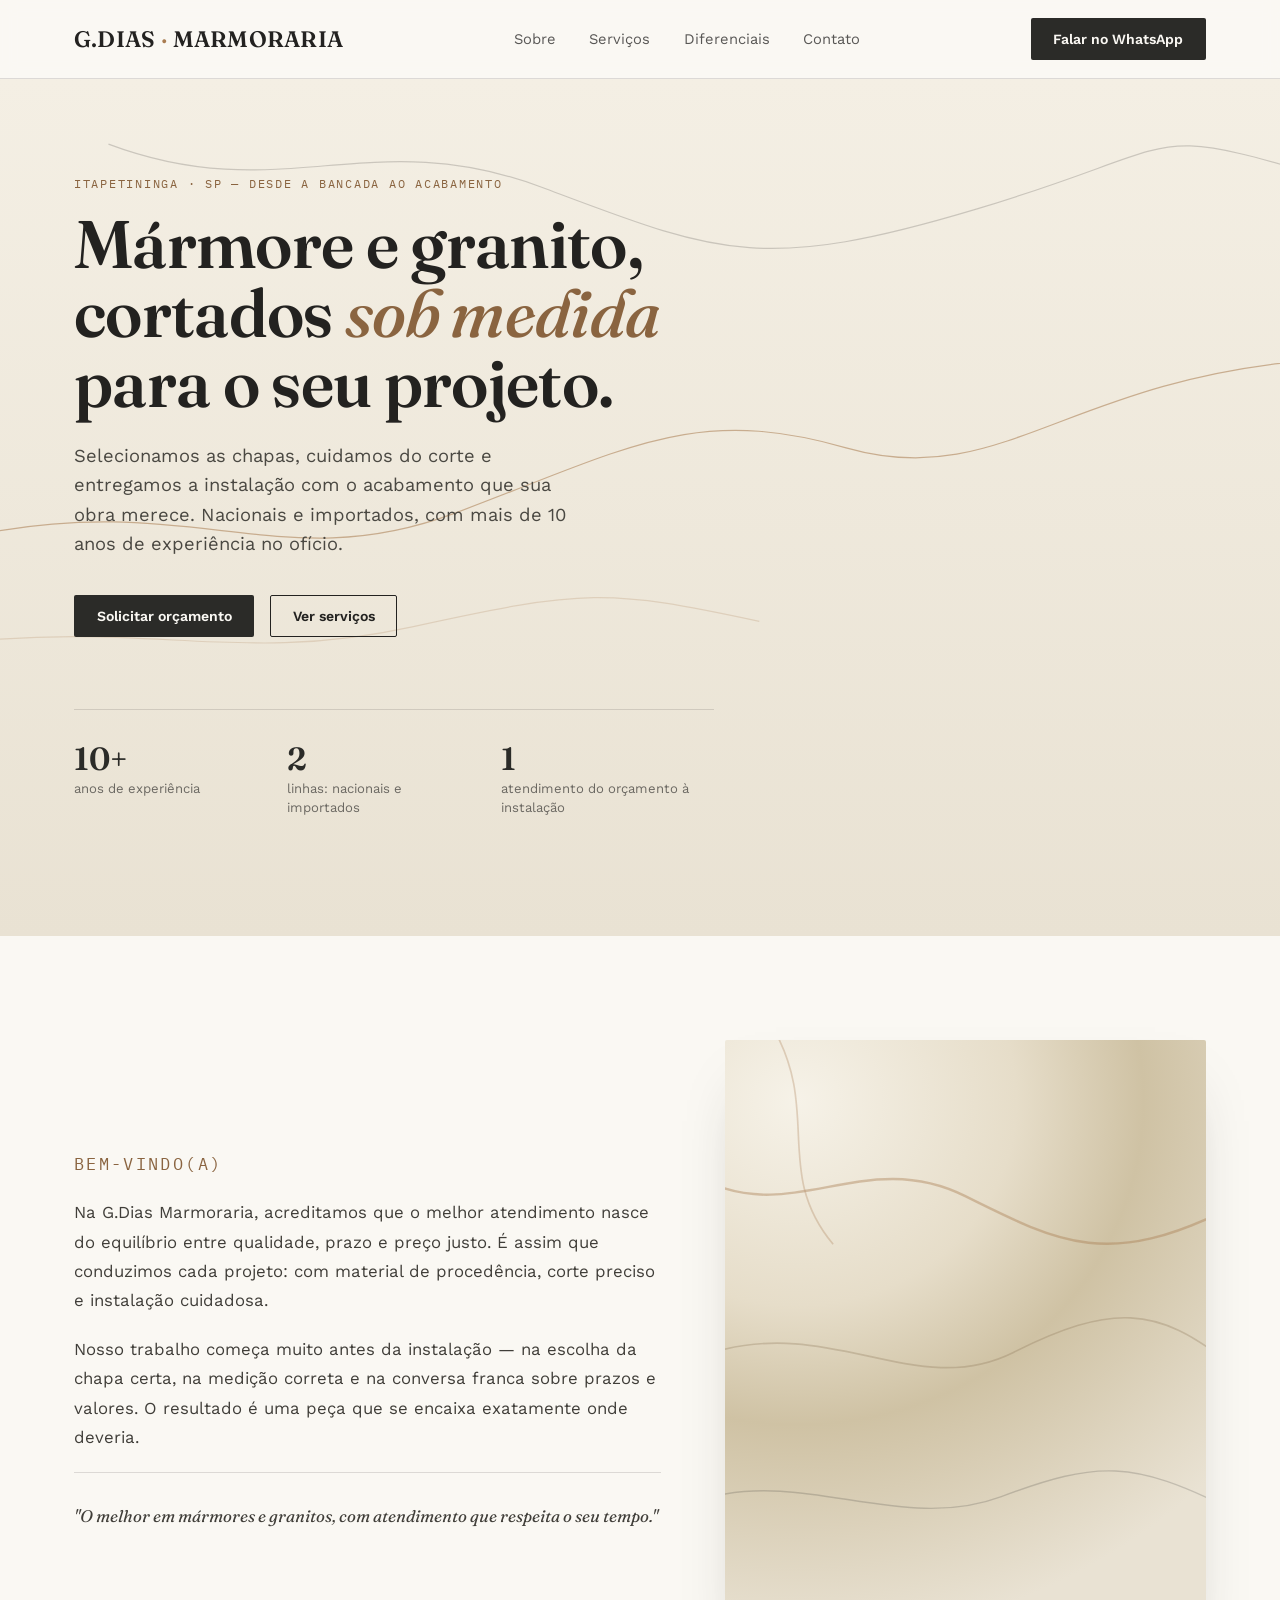
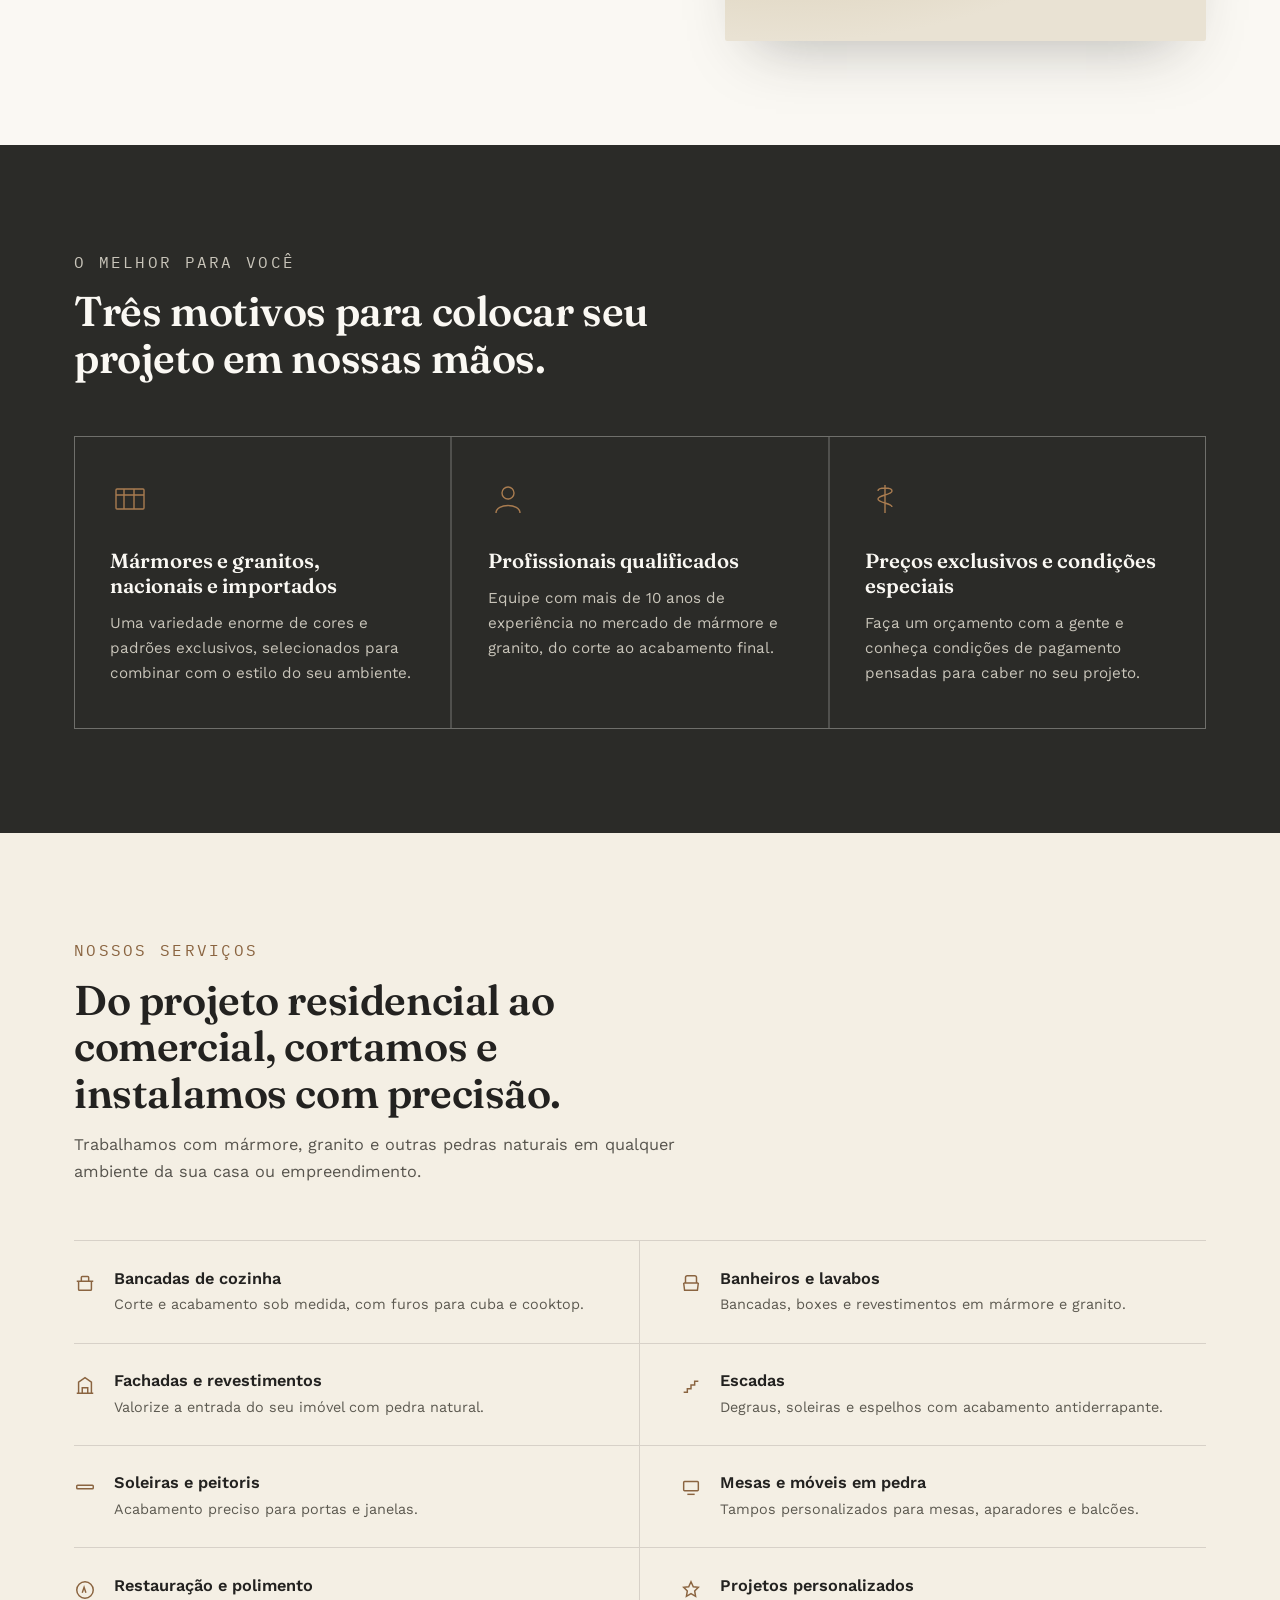
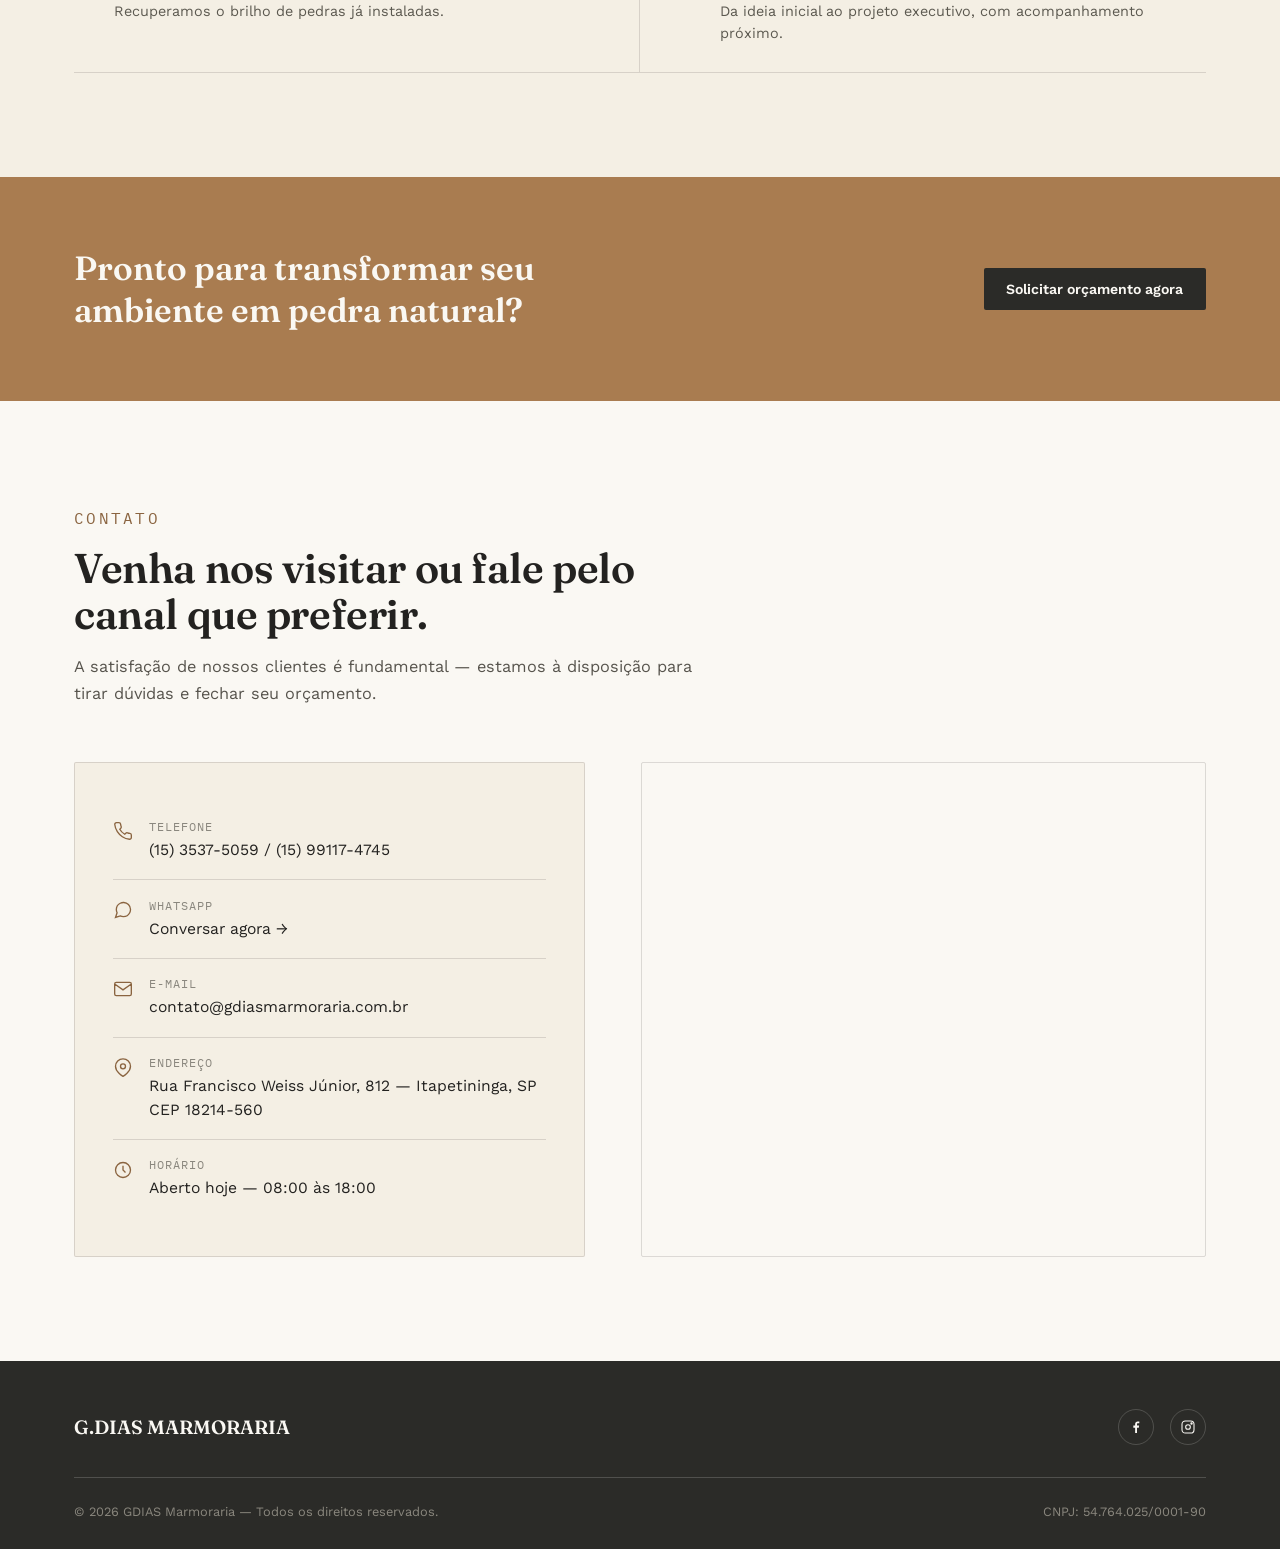
==== index.html @ 8dc39ba0 "Add files via upload" ====
<!DOCTYPE html>
<html lang="pt-BR">
<head>
<meta charset="UTF-8">
<meta name="viewport" content="width=device-width, initial-scale=1.0">
<title>G.Dias Marmoraria — Mármores e Granitos em Itapetininga</title>
<meta name="description" content="G.Dias Marmoraria: mármores e granitos nacionais e importados, cortados e instalados por profissionais com mais de 10 anos de experiência em Itapetininga - SP.">
<link rel="preconnect" href="https://fonts.googleapis.com">
<link rel="preconnect" href="https://fonts.gstatic.com" crossorigin>
<link href="https://fonts.googleapis.com/css2?family=Fraunces:opsz,wght@9..144,400;9..144,500;9..144,600;9..144,700&family=Work+Sans:wght@400;500;600&family=IBM+Plex+Mono:wght@400;500&display=swap" rel="stylesheet">
<style>
  :root{
    --graphite:#2b2b28;
    --graphite-soft:#3d3c37;
    --travertine:#e9e2d3;
    --travertine-light:#f4efe4;
    --carrara:#faf8f3;
    --bronze:#a97c50;
    --bronze-dark:#8a6440;
    --ink:#232220;
    --line: rgba(35,34,32,0.14);
    --line-light: rgba(250,248,243,0.18);
    --serif: 'Fraunces', serif;
    --sans: 'Work Sans', sans-serif;
    --mono: 'IBM Plex Mono', monospace;
  }

  *{box-sizing:border-box;}
  html{scroll-behavior:smooth;}
  body{
    margin:0;
    font-family:var(--sans);
    background:var(--carrara);
    color:var(--ink);
    -webkit-font-smoothing:antialiased;
  }
  img{max-width:100%;display:block;}
  a{color:inherit;}
  .wrap{max-width:1180px;margin:0 auto;padding:0 24px;}

  @media (prefers-reduced-motion: reduce){
    *{animation-duration:0.01ms !important; animation-iteration-count:1 !important; transition-duration:0.01ms !important; scroll-behavior:auto !important;}
  }

  /* ---------- Header ---------- */
  header{
    position:sticky; top:0; z-index:50;
    background:rgba(250,248,243,0.92);
    backdrop-filter:blur(8px);
    border-bottom:1px solid var(--line);
  }
  .nav{display:flex;align-items:center;justify-content:space-between;height:78px;}
  .logo{font-family:var(--serif);font-weight:600;font-size:1.4rem;letter-spacing:0.01em;text-decoration:none;display:flex;align-items:baseline;gap:.35rem;}
  .logo .dot{color:var(--bronze);}
  nav.links{display:flex;gap:2.1rem;align-items:center;}
  nav.links a{font-size:0.92rem;text-decoration:none;color:var(--ink);opacity:.75;transition:opacity .2s;position:relative;}
  nav.links a:hover{opacity:1;}
  .btn{
    display:inline-flex;align-items:center;gap:.5rem;
    font-family:var(--sans);font-weight:600;font-size:.88rem;
    padding:.75rem 1.35rem;border-radius:2px;
    text-decoration:none;border:1px solid transparent;
    transition:transform .18s ease, background .2s ease, color .2s ease;
    white-space:nowrap;
  }
  .btn-primary{background:var(--graphite);color:var(--carrara);}
  .btn-primary:hover{background:var(--bronze-dark);transform:translateY(-1px);}
  .btn-ghost{border-color:var(--ink);color:var(--ink);}
  .btn-ghost:hover{background:var(--ink);color:var(--carrara);}
  .btn-bronze{background:var(--bronze);color:var(--carrara);}
  .btn-bronze:hover{background:var(--bronze-dark);transform:translateY(-1px);}
  .menu-toggle{display:none;background:none;border:none;cursor:pointer;padding:8px;}
  .menu-toggle span{display:block;width:22px;height:2px;background:var(--ink);margin:5px 0;}

  /* ---------- Hero ---------- */
  .hero{
    position:relative;overflow:hidden;
    background:linear-gradient(180deg,var(--travertine-light) 0%, var(--travertine) 100%);
    padding:96px 0 120px;
  }
  .hero .wrap{position:relative;z-index:2;}
  .veins{position:absolute;inset:0;z-index:1;opacity:.55;pointer-events:none;}
  .veins path{
    fill:none;stroke:var(--bronze);stroke-width:1.1;
    stroke-dasharray:1400;stroke-dashoffset:1400;
    animation:draw 2.6s ease forwards;
  }
  .veins path:nth-child(2){stroke:var(--ink);opacity:.35;animation-delay:.25s;}
  .veins path:nth-child(3){stroke:var(--bronze);opacity:.4;animation-delay:.5s;}
  @keyframes draw{to{stroke-dashoffset:0;}}

  .eyebrow{
    font-family:var(--mono);font-size:.78rem;letter-spacing:.14em;text-transform:uppercase;
    color:var(--bronze-dark);margin:0 0 1.1rem;
  }
  .hero h1{
    font-family:var(--serif);font-weight:600;
    font-size:clamp(2.4rem, 5.4vw, 4.2rem);
    line-height:1.04;margin:0 0 1.4rem;max-width:15ch;
    letter-spacing:-0.01em;
  }
  .hero h1 em{font-style:italic;color:var(--bronze-dark);font-weight:500;}
  .hero p.lead{
    font-size:1.15rem;line-height:1.6;max-width:46ch;color:#4a4842;margin:0 0 2.3rem;
  }
  .hero-actions{display:flex;gap:1rem;flex-wrap:wrap;}

  .hero-stats{
    display:flex;gap:0;margin-top:4.5rem;border-top:1px solid var(--line);padding-top:1.8rem;
    max-width:640px;
  }
  .stat{flex:1;padding-right:1.5rem;}
  .stat b{display:block;font-family:var(--serif);font-size:2rem;color:var(--graphite);font-weight:600;}
  .stat span{font-size:.82rem;color:#6b6862;}

  /* ---------- Section shared ---------- */
  section{padding:104px 0;}
  .section-head{max-width:640px;margin-bottom:3.4rem;}
  .section-head .eyebrow{margin-bottom:.8rem;}
  .section-head h2{
    font-family:var(--serif);font-weight:600;font-size:clamp(1.9rem,3.4vw,2.6rem);
    margin:0 0 1rem;line-height:1.12;letter-spacing:-0.01em;
  }
  .section-head p{font-size:1.02rem;line-height:1.65;color:#57544d;margin:0;}

  /* ---------- Welcome / About ---------- */
  .about{background:var(--carrara);}
  .about-grid{display:grid;grid-template-columns:1.1fr .9fr;gap:4rem;align-items:center;}
  .slab{
    aspect-ratio:4/5;border-radius:2px;position:relative;overflow:hidden;
    background:
      radial-gradient(120% 90% at 15% 10%, #f6f2e8 0%, #e6ddc9 38%, #cfc2a4 60%, #e9e2d3 100%);
    box-shadow:0 30px 60px -30px rgba(43,43,40,.35);
  }
  .slab svg{position:absolute;inset:0;width:100%;height:100%;opacity:.75;}
  .about-copy p{font-size:1.05rem;line-height:1.75;color:#403e39;margin:0 0 1.2rem;}
  .about-copy p:last-child{margin-bottom:0;}
  .signature-line{
    font-family:var(--serif);font-style:italic;font-size:1.35rem;color:var(--bronze-dark);
    margin-top:1.8rem;padding-top:1.8rem;border-top:1px solid var(--line);
  }

  /* ---------- Features ---------- */
  .features{background:var(--graphite);color:var(--carrara);}
  .features .section-head p{color:#c9c5ba;}
  .features .eyebrow{color:var(--bronze);}
  .feature-grid{display:grid;grid-template-columns:repeat(3,1fr);gap:2px;background:var(--line-light);border:1px solid var(--line-light);}
  .feature{background:var(--graphite);padding:2.6rem 2.2rem;transition:background .25s ease;}
  .feature:hover{background:var(--graphite-soft);}
  .feature .icon{width:40px;height:40px;margin-bottom:1.6rem;color:var(--bronze);}
  .feature h3{font-family:var(--serif);font-weight:600;font-size:1.28rem;margin:0 0 .8rem;}
  .feature p{font-size:.95rem;line-height:1.65;color:#c9c5ba;margin:0;}

  /* ---------- Services ---------- */
  .services{background:var(--travertine-light);}
  .service-list{display:grid;grid-template-columns:repeat(2,1fr);border-top:1px solid var(--line);}
  .service-item{
    display:flex;align-items:flex-start;gap:1.1rem;
    padding:1.7rem 1rem 1.7rem 0;border-bottom:1px solid var(--line);
  }
  .service-item:nth-child(odd){padding-right:2.5rem;border-right:1px solid var(--line);}
  .service-item:nth-child(odd){padding-left:0;}
  .service-item:nth-child(even){padding-left:2.5rem;}
  .service-item svg{flex-shrink:0;width:22px;height:22px;color:var(--bronze-dark);margin-top:.2rem;}
  .service-item h4{font-family:var(--sans);font-weight:600;font-size:1.02rem;margin:0 0 .35rem;}
  .service-item p{font-size:.9rem;color:#5c5950;line-height:1.55;margin:0;}

  /* ---------- CTA band ---------- */
  .cta-band{
    background:var(--bronze);color:var(--carrara);padding:70px 0;
    position:relative;overflow:hidden;
  }
  .cta-inner{display:flex;align-items:center;justify-content:space-between;gap:2rem;flex-wrap:wrap;}
  .cta-inner h3{font-family:var(--serif);font-weight:600;font-size:clamp(1.5rem,3vw,2.1rem);margin:0;max-width:22ch;}
  .cta-band .btn-primary{background:var(--graphite);}
  .cta-band .btn-primary:hover{background:#1c1c1a;}

  /* ---------- Contact ---------- */
  .contact{background:var(--carrara);}
  .contact-grid{display:grid;grid-template-columns:.95fr 1.05fr;gap:3.5rem;}
  .contact-card{background:var(--travertine-light);border:1px solid var(--line);padding:2.4rem;border-radius:2px;}
  .contact-row{display:flex;gap:1rem;padding:1.1rem 0;border-bottom:1px solid var(--line);}
  .contact-row:last-of-type{border-bottom:none;}
  .contact-row svg{width:20px;height:20px;flex-shrink:0;color:var(--bronze-dark);margin-top:.15rem;}
  .contact-row .label{font-family:var(--mono);font-size:.72rem;text-transform:uppercase;letter-spacing:.08em;color:#8a877e;display:block;margin-bottom:.25rem;}
  .contact-row .value{font-size:.98rem;line-height:1.5;}
  .contact-row a.value{text-decoration:none;}
  .contact-row a.value:hover{color:var(--bronze-dark);}
  .map-frame{border:1px solid var(--line);border-radius:2px;overflow:hidden;height:100%;min-height:380px;}
  .map-frame iframe{width:100%;height:100%;min-height:380px;border:0;filter:grayscale(0.15) contrast(1.02);}

  /* ---------- Footer ---------- */
  footer{background:var(--graphite);color:#c9c5ba;padding:48px 0 30px;}
  .footer-top{display:flex;justify-content:space-between;align-items:center;flex-wrap:wrap;gap:1.5rem;padding-bottom:2rem;border-bottom:1px solid var(--line-light);}
  .footer-logo{font-family:var(--serif);font-weight:600;font-size:1.2rem;color:var(--carrara);}
  .social{display:flex;gap:1rem;}
  .social a{width:36px;height:36px;border:1px solid var(--line-light);border-radius:50%;display:flex;align-items:center;justify-content:center;text-decoration:none;transition:border-color .2s, background .2s;}
  .social a:hover{border-color:var(--bronze);background:var(--graphite-soft);}
  .social svg{width:16px;height:16px;color:var(--carrara);}
  .footer-bottom{display:flex;justify-content:space-between;flex-wrap:wrap;gap:.6rem;padding-top:1.6rem;font-size:.8rem;color:#8a877e;}

  /* ---------- Responsive ---------- */
  @media (max-width:860px){
    nav.links{display:none;}
    .menu-toggle{display:block;}
    .about-grid{grid-template-columns:1fr;gap:2.5rem;}
    .about-grid .slab{order:-1;aspect-ratio:16/9;}
    .feature-grid{grid-template-columns:1fr;}
    .service-list{grid-template-columns:1fr;}
    .service-item:nth-child(odd){border-right:none;padding-right:0;border-bottom:1px solid var(--line);}
    .service-item:nth-child(even){padding-left:0;}
    .contact-grid{grid-template-columns:1fr;}
    .hero-stats{flex-wrap:wrap;}
    .stat{flex:1 1 45%;margin-bottom:1rem;}
    section{padding:70px 0;}
  }
</style>
</head>
<body>

<header>
  <div class="wrap nav">
    <a class="logo" href="#topo">G.DIAS <span class="dot">·</span> MARMORARIA</a>
    <nav class="links">
      <a href="#sobre">Sobre</a>
      <a href="#servicos">Serviços</a>
      <a href="#diferenciais">Diferenciais</a>
      <a href="#contato">Contato</a>
    </nav>
    <a class="btn btn-primary" href="https://wa.me/5515991174745" target="_blank" rel="noopener">Falar no WhatsApp</a>
  </div>
</header>

<section class="hero" id="topo">
  <svg class="veins" viewBox="0 0 1180 560" preserveAspectRatio="none" aria-hidden="true">
    <path d="M -20 420 C 180 380, 260 460, 420 400 S 640 300, 780 340 S 980 280, 1200 260"/>
    <path d="M 100 60 C 260 120, 340 40, 500 100 S 700 180, 900 120 S 1050 40, 1220 90"/>
    <path d="M -40 520 C 140 500, 220 540, 380 505 S 560 470, 700 500"/>
  </svg>
  <div class="wrap">
    <p class="eyebrow">Itapetininga · SP — desde a bancada ao acabamento</p>
    <h1>Mármore e granito, cortados <em>sob medida</em> para o seu projeto.</h1>
    <p class="lead">Selecionamos as chapas, cuidamos do corte e entregamos a instalação com o acabamento que sua obra merece. Nacionais e importados, com mais de 10 anos de experiência no ofício.</p>
    <div class="hero-actions">
      <a class="btn btn-primary" href="https://wa.me/5515991174745" target="_blank" rel="noopener">Solicitar orçamento</a>
      <a class="btn btn-ghost" href="#servicos">Ver serviços</a>
    </div>
    <div class="hero-stats">
      <div class="stat"><b>10+</b><span>anos de experiência</span></div>
      <div class="stat"><b>2</b><span>linhas: nacionais e importados</span></div>
      <div class="stat"><b>1</b><span>atendimento do orçamento à instalação</span></div>
    </div>
  </div>
</section>

<section class="about" id="sobre">
  <div class="wrap about-grid">
    <div class="about-copy">
      <p class="eyebrow" style="color:var(--bronze-dark)">Bem-vindo(a)</p>
      <p>Na G.Dias Marmoraria, acreditamos que o melhor atendimento nasce do equilíbrio entre qualidade, prazo e preço justo. É assim que conduzimos cada projeto: com material de procedência, corte preciso e instalação cuidadosa.</p>
      <p>Nosso trabalho começa muito antes da instalação — na escolha da chapa certa, na medição correta e na conversa franca sobre prazos e valores. O resultado é uma peça que se encaixa exatamente onde deveria.</p>
      <p class="signature-line">"O melhor em mármores e granitos, com atendimento que respeita o seu tempo."</p>
    </div>
    <div class="slab">
      <svg viewBox="0 0 400 500" preserveAspectRatio="xMidYMid slice" aria-hidden="true">
        <path d="M -10 120 C 60 150, 120 90, 200 130 S 320 190, 420 140" fill="none" stroke="#a97c50" stroke-width="2" opacity="0.55"/>
        <path d="M -10 260 C 90 230, 160 300, 240 260 S 360 220, 420 270" fill="none" stroke="#8a7355" stroke-width="1.4" opacity="0.4"/>
        <path d="M -10 380 C 70 360, 150 410, 230 380 S 340 350, 420 390" fill="none" stroke="#2b2b28" stroke-width="1.2" opacity="0.25"/>
        <path d="M 40 -10 C 80 60, 40 110, 90 170" fill="none" stroke="#a97c50" stroke-width="1.4" opacity="0.4"/>
      </svg>
    </div>
  </div>
</section>

<section class="features" id="diferenciais">
  <div class="wrap">
    <div class="section-head">
      <p class="eyebrow">O melhor para você</p>
      <h2>Três motivos para colocar seu projeto em nossas mãos.</h2>
    </div>
  </div>
  <div class="wrap">
    <div class="feature-grid">
      <div class="feature">
        <svg class="icon" viewBox="0 0 40 40" fill="none" stroke="currentColor" stroke-width="1.4"><rect x="6" y="10" width="28" height="20" rx="1"/><path d="M6 16 L34 16 M14 10 L14 30 M24 10 L24 30"/></svg>
        <h3>Mármores e granitos, nacionais e importados</h3>
        <p>Uma variedade enorme de cores e padrões exclusivos, selecionados para combinar com o estilo do seu ambiente.</p>
      </div>
      <div class="feature">
        <svg class="icon" viewBox="0 0 40 40" fill="none" stroke="currentColor" stroke-width="1.4"><circle cx="20" cy="14" r="6"/><path d="M8 34 C8 24 32 24 32 34"/></svg>
        <h3>Profissionais qualificados</h3>
        <p>Equipe com mais de 10 anos de experiência no mercado de mármore e granito, do corte ao acabamento final.</p>
      </div>
      <div class="feature">
        <svg class="icon" viewBox="0 0 40 40" fill="none" stroke="currentColor" stroke-width="1.4"><path d="M20 6 L20 34 M13 12 C13 8 27 8 27 12 C27 16 13 16 13 20 C13 24 27 24 27 28"/></svg>
        <h3>Preços exclusivos e condições especiais</h3>
        <p>Faça um orçamento com a gente e conheça condições de pagamento pensadas para caber no seu projeto.</p>
      </div>
    </div>
  </div>
</section>

<section class="services" id="servicos">
  <div class="wrap">
    <div class="section-head">
      <p class="eyebrow" style="color:var(--bronze-dark)">Nossos serviços</p>
      <h2>Do projeto residencial ao comercial, cortamos e instalamos com precisão.</h2>
      <p>Trabalhamos com mármore, granito e outras pedras naturais em qualquer ambiente da sua casa ou empreendimento.</p>
    </div>
    <div class="service-list">
      <div class="service-item">
        <svg viewBox="0 0 24 24" fill="none" stroke="currentColor" stroke-width="1.6"><path d="M3 10h18M5 10v9a1 1 0 001 1h12a1 1 0 001-1v-9M8 10V6a1 1 0 011-1h6a1 1 0 011 1v4"/></svg>
        <div><h4>Bancadas de cozinha</h4><p>Corte e acabamento sob medida, com furos para cuba e cooktop.</p></div>
      </div>
      <div class="service-item">
        <svg viewBox="0 0 24 24" fill="none" stroke="currentColor" stroke-width="1.6"><path d="M4 12h16M6 12V6a2 2 0 012-2h8a2 2 0 012 2v6M4 12l1 8h14l1-8"/></svg>
        <div><h4>Banheiros e lavabos</h4><p>Bancadas, boxes e revestimentos em mármore e granito.</p></div>
      </div>
      <div class="service-item">
        <svg viewBox="0 0 24 24" fill="none" stroke="currentColor" stroke-width="1.6"><path d="M3 21h18M5 21V9l7-5 7 5v12M9 21v-6h6v6"/></svg>
        <div><h4>Fachadas e revestimentos</h4><p>Valorize a entrada do seu imóvel com pedra natural.</p></div>
      </div>
      <div class="service-item">
        <svg viewBox="0 0 24 24" fill="none" stroke="currentColor" stroke-width="1.6"><path d="M4 20h4v-4h4v-4h4v-4h4"/></svg>
        <div><h4>Escadas</h4><p>Degraus, soleiras e espelhos com acabamento antiderrapante.</p></div>
      </div>
      <div class="service-item">
        <svg viewBox="0 0 24 24" fill="none" stroke="currentColor" stroke-width="1.6"><rect x="3" y="10" width="18" height="4" rx="1"/></svg>
        <div><h4>Soleiras e peitoris</h4><p>Acabamento preciso para portas e janelas.</p></div>
      </div>
      <div class="service-item">
        <svg viewBox="0 0 24 24" fill="none" stroke="currentColor" stroke-width="1.6"><rect x="4" y="6" width="16" height="10" rx="1"/><path d="M8 20h8"/></svg>
        <div><h4>Mesas e móveis em pedra</h4><p>Tampos personalizados para mesas, aparadores e balcões.</p></div>
      </div>
      <div class="service-item">
        <svg viewBox="0 0 24 24" fill="none" stroke="currentColor" stroke-width="1.6"><circle cx="12" cy="12" r="9"/><path d="M9 15l2-6 2 6"/></svg>
        <div><h4>Restauração e polimento</h4><p>Recuperamos o brilho de pedras já instaladas.</p></div>
      </div>
      <div class="service-item">
        <svg viewBox="0 0 24 24" fill="none" stroke="currentColor" stroke-width="1.6"><path d="M12 3l2.5 5.5L20 9l-4 4 1 6-5-3-5 3 1-6-4-4 5.5-.5z"/></svg>
        <div><h4>Projetos personalizados</h4><p>Da ideia inicial ao projeto executivo, com acompanhamento próximo.</p></div>
      </div>
    </div>
  </div>
</section>

<section class="cta-band">
  <div class="wrap cta-inner">
    <h3>Pronto para transformar seu ambiente em pedra natural?</h3>
    <a class="btn btn-primary" href="https://wa.me/5515991174745" target="_blank" rel="noopener">Solicitar orçamento agora</a>
  </div>
</section>

<section class="contact" id="contato">
  <div class="wrap">
    <div class="section-head">
      <p class="eyebrow" style="color:var(--bronze-dark)">Contato</p>
      <h2>Venha nos visitar ou fale pelo canal que preferir.</h2>
      <p>A satisfação de nossos clientes é fundamental — estamos à disposição para tirar dúvidas e fechar seu orçamento.</p>
    </div>
    <div class="contact-grid">
      <div class="contact-card">
        <div class="contact-row">
          <svg viewBox="0 0 24 24" fill="none" stroke="currentColor" stroke-width="1.6"><path d="M22 16.92v3a2 2 0 01-2.18 2 19.79 19.79 0 01-8.63-3.07 19.5 19.5 0 01-6-6 19.79 19.79 0 01-3.07-8.67A2 2 0 014.11 2h3a2 2 0 012 1.72c.13.96.36 1.9.7 2.81a2 2 0 01-.45 2.11L8.09 9.91a16 16 0 006 6l1.27-1.27a2 2 0 012.11-.45c.9.34 1.85.57 2.81.7A2 2 0 0122 16.92z"/></svg>
          <div><span class="label">Telefone</span><span class="value">(15) 3537-5059 / (15) 99117-4745</span></div>
        </div>
        <div class="contact-row">
          <svg viewBox="0 0 24 24" fill="none" stroke="currentColor" stroke-width="1.6"><path d="M21 11.5a8.38 8.38 0 01-.9 3.8 8.5 8.5 0 01-7.6 4.7 8.38 8.38 0 01-3.8-.9L3 21l1.9-5.7a8.38 8.38 0 01-.9-3.8 8.5 8.5 0 014.7-7.6 8.38 8.38 0 013.8-.9h.5a8.48 8.48 0 018 8v.5z"/></svg>
          <div><span class="label">WhatsApp</span><a class="value" href="https://wa.me/5515991174745" target="_blank" rel="noopener">Conversar agora →</a></div>
        </div>
        <div class="contact-row">
          <svg viewBox="0 0 24 24" fill="none" stroke="currentColor" stroke-width="1.6"><path d="M4 4h16v16H4z" opacity="0"/><path d="M22 6l-10 7L2 6M4 4h16a2 2 0 012 2v12a2 2 0 01-2 2H4a2 2 0 01-2-2V6a2 2 0 012-2z"/></svg>
          <div><span class="label">E-mail</span><a class="value" href="mailto:contato@gdiasmarmoraria.com.br">contato@gdiasmarmoraria.com.br</a></div>
        </div>
        <div class="contact-row">
          <svg viewBox="0 0 24 24" fill="none" stroke="currentColor" stroke-width="1.6"><path d="M21 10c0 7-9 12-9 12s-9-5-9-12a9 9 0 0118 0z"/><circle cx="12" cy="10" r="3"/></svg>
          <div><span class="label">Endereço</span><span class="value">Rua Francisco Weiss Júnior, 812 — Itapetininga, SP<br>CEP 18214-560</span></div>
        </div>
        <div class="contact-row">
          <svg viewBox="0 0 24 24" fill="none" stroke="currentColor" stroke-width="1.6"><circle cx="12" cy="12" r="9"/><path d="M12 7v5l3 3"/></svg>
          <div><span class="label">Horário</span><span class="value">Aberto hoje — 08:00 às 18:00</span></div>
        </div>
      </div>
      <div class="map-frame">
        <iframe
          src="https://www.google.com/maps?q=Rua+Francisco+Weiss+J%C3%BAnior,+812,+Itapetininga,+SP,+18214-560&output=embed"
          loading="lazy"
          referrerpolicy="no-referrer-when-downgrade"
          title="Localização G.Dias Marmoraria">
        </iframe>
      </div>
    </div>
  </div>
</section>

<footer>
  <div class="wrap">
    <div class="footer-top">
      <span class="footer-logo">G.DIAS MARMORARIA</span>
      <div class="social">
        <a href="https://www.facebook.com/gdias.marmoraria/" target="_blank" rel="noopener" aria-label="Facebook">
          <svg viewBox="0 0 24 24" fill="currentColor"><path d="M13.5 21v-8h2.7l.4-3.1h-3.1V8c0-.9.25-1.5 1.55-1.5H17V3.7c-.28-.04-1.24-.12-2.36-.12-2.33 0-3.93 1.42-3.93 4.03v2.27H8v3.1h2.7V21z"/></svg>
        </a>
        <a href="https://www.instagram.com/gdiasmarmoraria/" target="_blank" rel="noopener" aria-label="Instagram">
          <svg viewBox="0 0 24 24" fill="none" stroke="currentColor" stroke-width="1.6"><rect x="3" y="3" width="18" height="18" rx="5"/><circle cx="12" cy="12" r="3.5"/><circle cx="17.3" cy="6.7" r="1"/></svg>
        </a>
      </div>
    </div>
    <div class="footer-bottom">
      <span>© 2026 GDIAS Marmoraria — Todos os direitos reservados.</span>
      <span>CNPJ: 54.764.025/0001-90</span>
    </div>
  </div>
</footer>

</body>
</html>
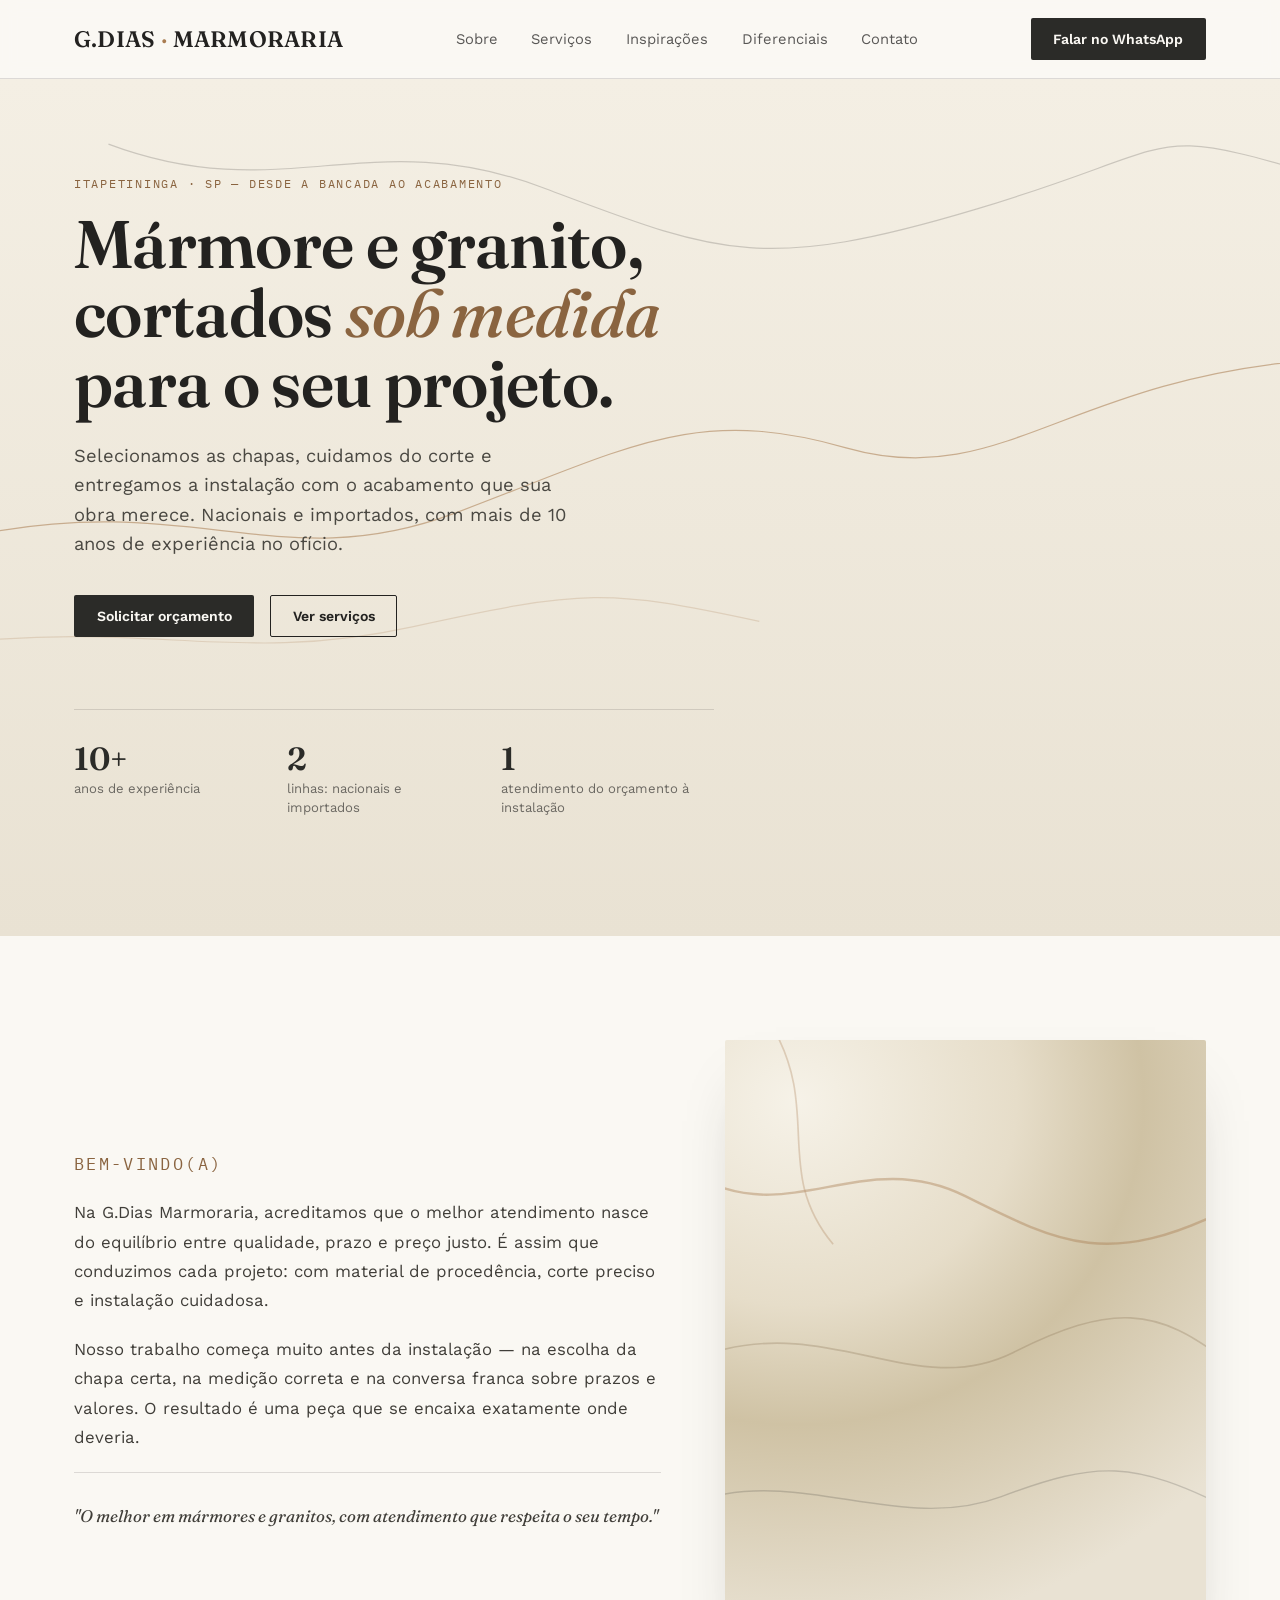
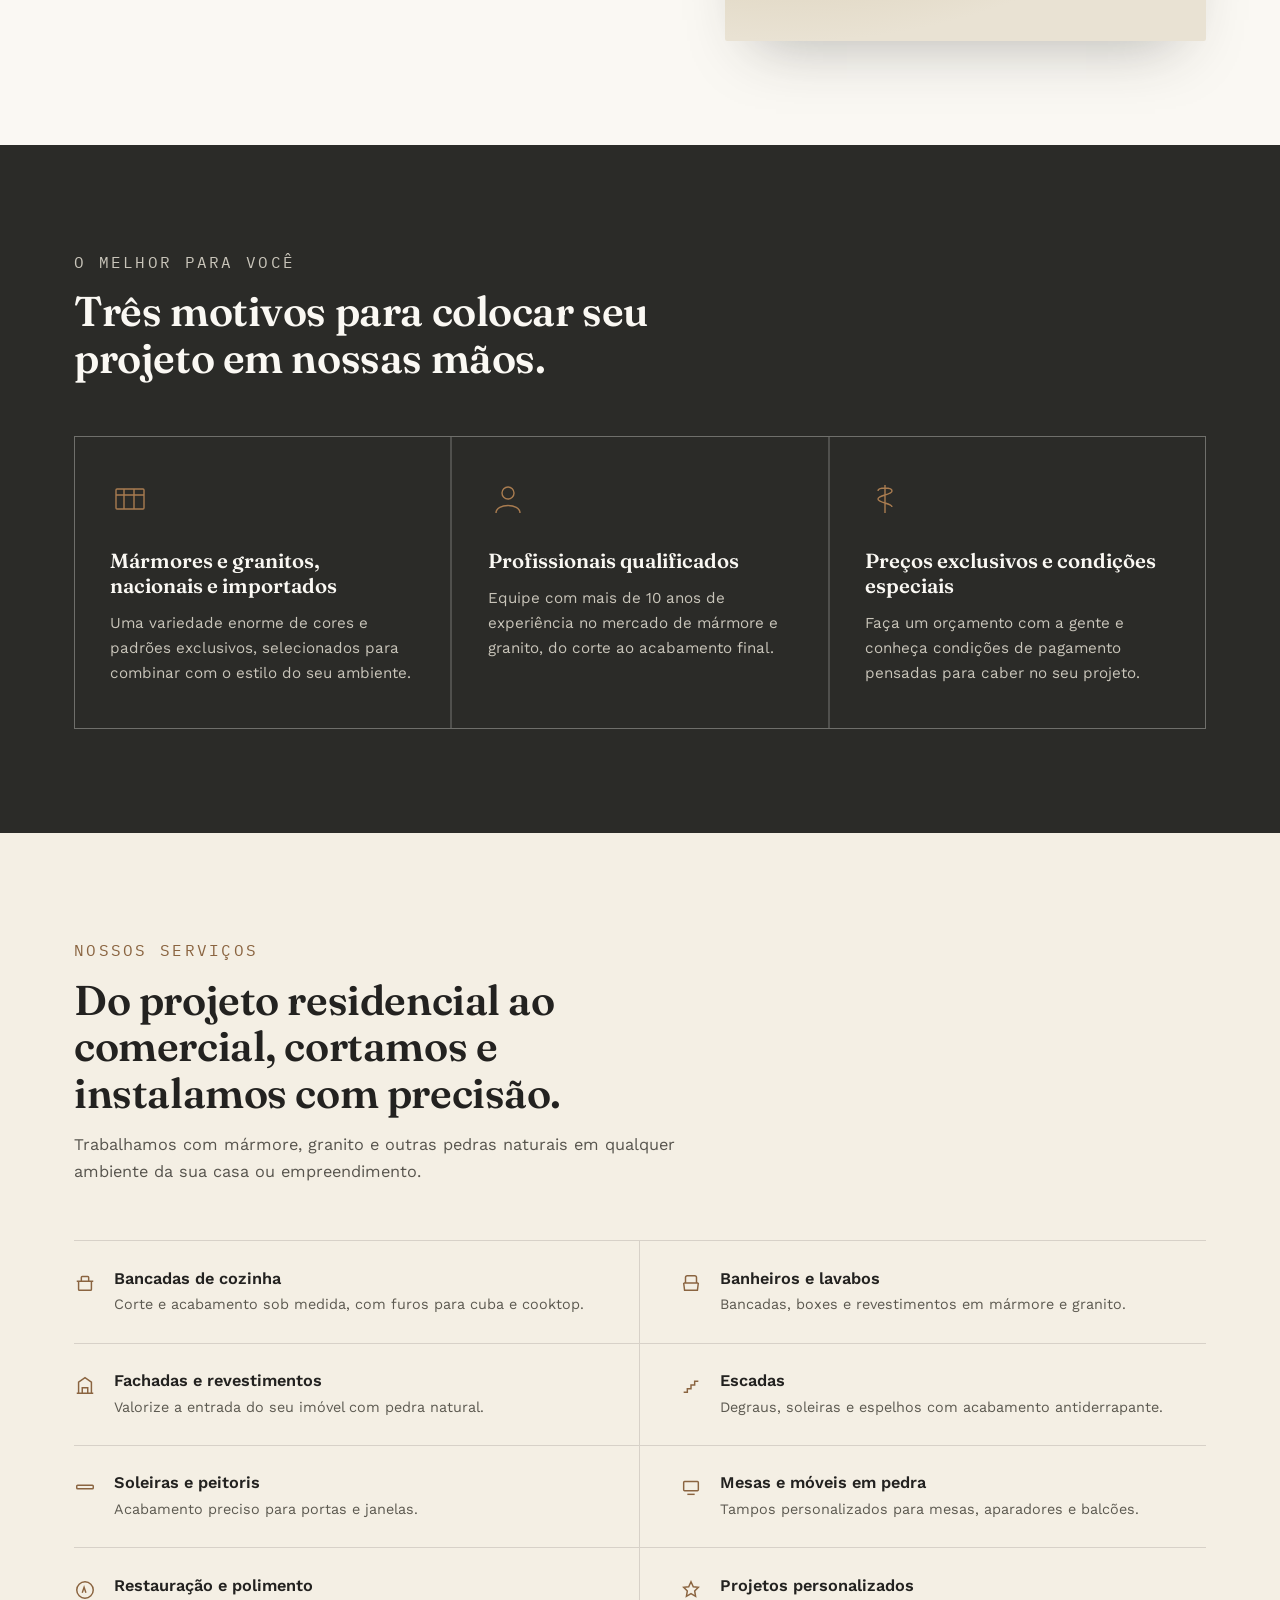
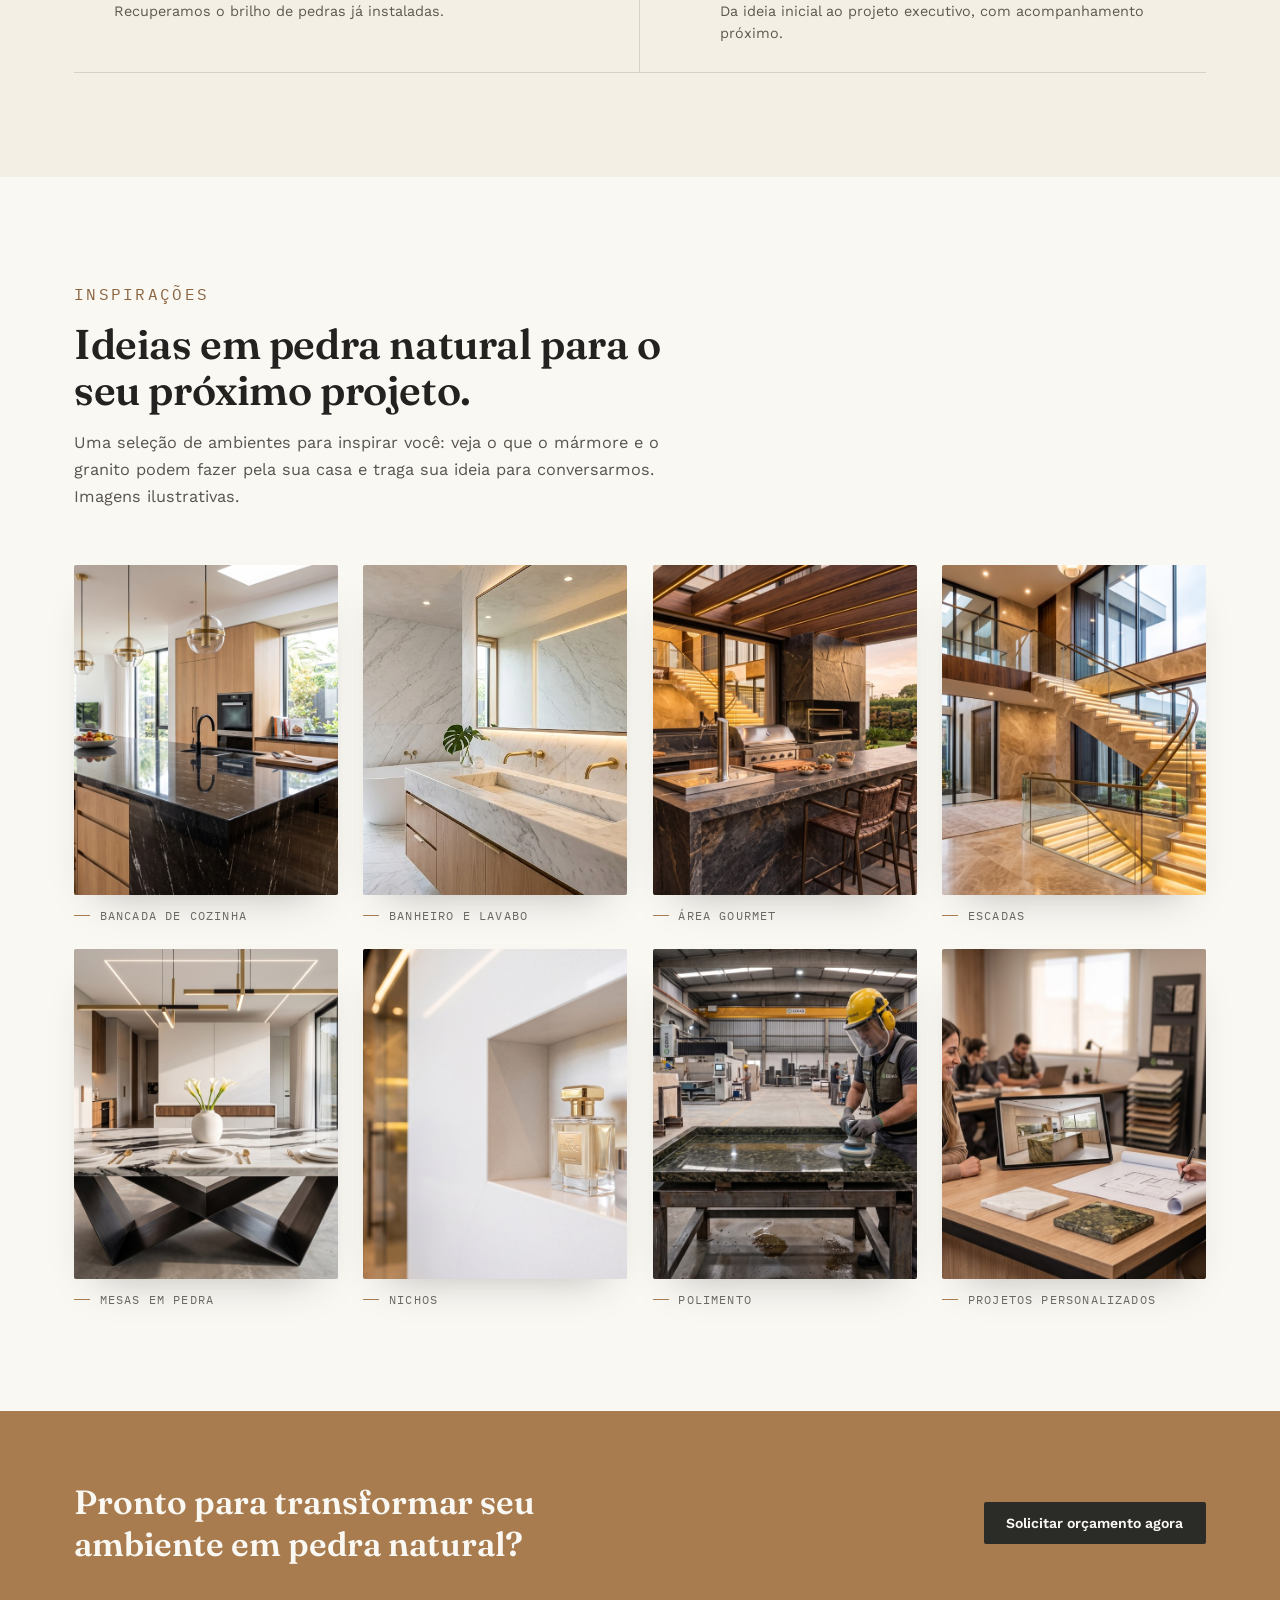
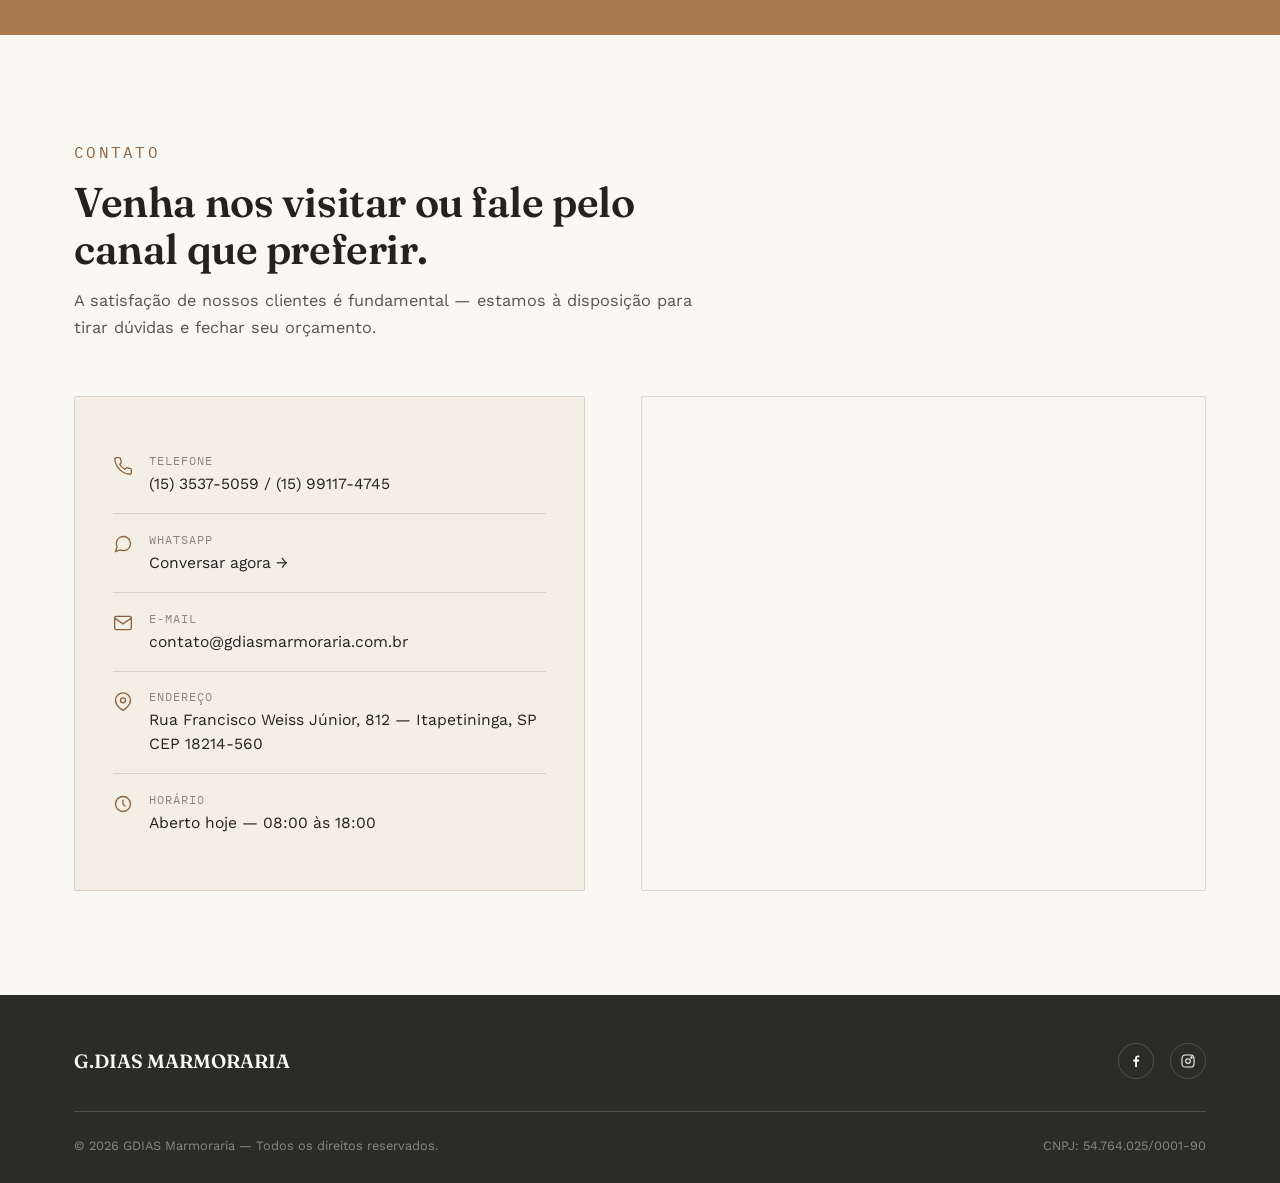
==== commit 881bdde0: "Melhorias na Pagina" ====
--- a/index.html
+++ b/index.html
@@ -8,213 +8,7 @@
 <link rel="preconnect" href="https://fonts.googleapis.com">
 <link rel="preconnect" href="https://fonts.gstatic.com" crossorigin>
 <link href="https://fonts.googleapis.com/css2?family=Fraunces:opsz,wght@9..144,400;9..144,500;9..144,600;9..144,700&family=Work+Sans:wght@400;500;600&family=IBM+Plex+Mono:wght@400;500&display=swap" rel="stylesheet">
-<style>
-  :root{
-    --graphite:#2b2b28;
-    --graphite-soft:#3d3c37;
-    --travertine:#e9e2d3;
-    --travertine-light:#f4efe4;
-    --carrara:#faf8f3;
-    --bronze:#a97c50;
-    --bronze-dark:#8a6440;
-    --ink:#232220;
-    --line: rgba(35,34,32,0.14);
-    --line-light: rgba(250,248,243,0.18);
-    --serif: 'Fraunces', serif;
-    --sans: 'Work Sans', sans-serif;
-    --mono: 'IBM Plex Mono', monospace;
-  }
-
-  *{box-sizing:border-box;}
-  html{scroll-behavior:smooth;}
-  body{
-    margin:0;
-    font-family:var(--sans);
-    background:var(--carrara);
-    color:var(--ink);
-    -webkit-font-smoothing:antialiased;
-  }
-  img{max-width:100%;display:block;}
-  a{color:inherit;}
-  .wrap{max-width:1180px;margin:0 auto;padding:0 24px;}
-
-  @media (prefers-reduced-motion: reduce){
-    *{animation-duration:0.01ms !important; animation-iteration-count:1 !important; transition-duration:0.01ms !important; scroll-behavior:auto !important;}
-  }
-
-  /* ---------- Header ---------- */
-  header{
-    position:sticky; top:0; z-index:50;
-    background:rgba(250,248,243,0.92);
-    backdrop-filter:blur(8px);
-    border-bottom:1px solid var(--line);
-  }
-  .nav{display:flex;align-items:center;justify-content:space-between;height:78px;}
-  .logo{font-family:var(--serif);font-weight:600;font-size:1.4rem;letter-spacing:0.01em;text-decoration:none;display:flex;align-items:baseline;gap:.35rem;}
-  .logo .dot{color:var(--bronze);}
-  nav.links{display:flex;gap:2.1rem;align-items:center;}
-  nav.links a{font-size:0.92rem;text-decoration:none;color:var(--ink);opacity:.75;transition:opacity .2s;position:relative;}
-  nav.links a:hover{opacity:1;}
-  .btn{
-    display:inline-flex;align-items:center;gap:.5rem;
-    font-family:var(--sans);font-weight:600;font-size:.88rem;
-    padding:.75rem 1.35rem;border-radius:2px;
-    text-decoration:none;border:1px solid transparent;
-    transition:transform .18s ease, background .2s ease, color .2s ease;
-    white-space:nowrap;
-  }
-  .btn-primary{background:var(--graphite);color:var(--carrara);}
-  .btn-primary:hover{background:var(--bronze-dark);transform:translateY(-1px);}
-  .btn-ghost{border-color:var(--ink);color:var(--ink);}
-  .btn-ghost:hover{background:var(--ink);color:var(--carrara);}
-  .btn-bronze{background:var(--bronze);color:var(--carrara);}
-  .btn-bronze:hover{background:var(--bronze-dark);transform:translateY(-1px);}
-  .menu-toggle{display:none;background:none;border:none;cursor:pointer;padding:8px;}
-  .menu-toggle span{display:block;width:22px;height:2px;background:var(--ink);margin:5px 0;}
-
-  /* ---------- Hero ---------- */
-  .hero{
-    position:relative;overflow:hidden;
-    background:linear-gradient(180deg,var(--travertine-light) 0%, var(--travertine) 100%);
-    padding:96px 0 120px;
-  }
-  .hero .wrap{position:relative;z-index:2;}
-  .veins{position:absolute;inset:0;z-index:1;opacity:.55;pointer-events:none;}
-  .veins path{
-    fill:none;stroke:var(--bronze);stroke-width:1.1;
-    stroke-dasharray:1400;stroke-dashoffset:1400;
-    animation:draw 2.6s ease forwards;
-  }
-  .veins path:nth-child(2){stroke:var(--ink);opacity:.35;animation-delay:.25s;}
-  .veins path:nth-child(3){stroke:var(--bronze);opacity:.4;animation-delay:.5s;}
-  @keyframes draw{to{stroke-dashoffset:0;}}
-
-  .eyebrow{
-    font-family:var(--mono);font-size:.78rem;letter-spacing:.14em;text-transform:uppercase;
-    color:var(--bronze-dark);margin:0 0 1.1rem;
-  }
-  .hero h1{
-    font-family:var(--serif);font-weight:600;
-    font-size:clamp(2.4rem, 5.4vw, 4.2rem);
-    line-height:1.04;margin:0 0 1.4rem;max-width:15ch;
-    letter-spacing:-0.01em;
-  }
-  .hero h1 em{font-style:italic;color:var(--bronze-dark);font-weight:500;}
-  .hero p.lead{
-    font-size:1.15rem;line-height:1.6;max-width:46ch;color:#4a4842;margin:0 0 2.3rem;
-  }
-  .hero-actions{display:flex;gap:1rem;flex-wrap:wrap;}
-
-  .hero-stats{
-    display:flex;gap:0;margin-top:4.5rem;border-top:1px solid var(--line);padding-top:1.8rem;
-    max-width:640px;
-  }
-  .stat{flex:1;padding-right:1.5rem;}
-  .stat b{display:block;font-family:var(--serif);font-size:2rem;color:var(--graphite);font-weight:600;}
-  .stat span{font-size:.82rem;color:#6b6862;}
-
-  /* ---------- Section shared ---------- */
-  section{padding:104px 0;}
-  .section-head{max-width:640px;margin-bottom:3.4rem;}
-  .section-head .eyebrow{margin-bottom:.8rem;}
-  .section-head h2{
-    font-family:var(--serif);font-weight:600;font-size:clamp(1.9rem,3.4vw,2.6rem);
-    margin:0 0 1rem;line-height:1.12;letter-spacing:-0.01em;
-  }
-  .section-head p{font-size:1.02rem;line-height:1.65;color:#57544d;margin:0;}
-
-  /* ---------- Welcome / About ---------- */
-  .about{background:var(--carrara);}
-  .about-grid{display:grid;grid-template-columns:1.1fr .9fr;gap:4rem;align-items:center;}
-  .slab{
-    aspect-ratio:4/5;border-radius:2px;position:relative;overflow:hidden;
-    background:
-      radial-gradient(120% 90% at 15% 10%, #f6f2e8 0%, #e6ddc9 38%, #cfc2a4 60%, #e9e2d3 100%);
-    box-shadow:0 30px 60px -30px rgba(43,43,40,.35);
-  }
-  .slab svg{position:absolute;inset:0;width:100%;height:100%;opacity:.75;}
-  .about-copy p{font-size:1.05rem;line-height:1.75;color:#403e39;margin:0 0 1.2rem;}
-  .about-copy p:last-child{margin-bottom:0;}
-  .signature-line{
-    font-family:var(--serif);font-style:italic;font-size:1.35rem;color:var(--bronze-dark);
-    margin-top:1.8rem;padding-top:1.8rem;border-top:1px solid var(--line);
-  }
-
-  /* ---------- Features ---------- */
-  .features{background:var(--graphite);color:var(--carrara);}
-  .features .section-head p{color:#c9c5ba;}
-  .features .eyebrow{color:var(--bronze);}
-  .feature-grid{display:grid;grid-template-columns:repeat(3,1fr);gap:2px;background:var(--line-light);border:1px solid var(--line-light);}
-  .feature{background:var(--graphite);padding:2.6rem 2.2rem;transition:background .25s ease;}
-  .feature:hover{background:var(--graphite-soft);}
-  .feature .icon{width:40px;height:40px;margin-bottom:1.6rem;color:var(--bronze);}
-  .feature h3{font-family:var(--serif);font-weight:600;font-size:1.28rem;margin:0 0 .8rem;}
-  .feature p{font-size:.95rem;line-height:1.65;color:#c9c5ba;margin:0;}
-
-  /* ---------- Services ---------- */
-  .services{background:var(--travertine-light);}
-  .service-list{display:grid;grid-template-columns:repeat(2,1fr);border-top:1px solid var(--line);}
-  .service-item{
-    display:flex;align-items:flex-start;gap:1.1rem;
-    padding:1.7rem 1rem 1.7rem 0;border-bottom:1px solid var(--line);
-  }
-  .service-item:nth-child(odd){padding-right:2.5rem;border-right:1px solid var(--line);}
-  .service-item:nth-child(odd){padding-left:0;}
-  .service-item:nth-child(even){padding-left:2.5rem;}
-  .service-item svg{flex-shrink:0;width:22px;height:22px;color:var(--bronze-dark);margin-top:.2rem;}
-  .service-item h4{font-family:var(--sans);font-weight:600;font-size:1.02rem;margin:0 0 .35rem;}
-  .service-item p{font-size:.9rem;color:#5c5950;line-height:1.55;margin:0;}
-
-  /* ---------- CTA band ---------- */
-  .cta-band{
-    background:var(--bronze);color:var(--carrara);padding:70px 0;
-    position:relative;overflow:hidden;
-  }
-  .cta-inner{display:flex;align-items:center;justify-content:space-between;gap:2rem;flex-wrap:wrap;}
-  .cta-inner h3{font-family:var(--serif);font-weight:600;font-size:clamp(1.5rem,3vw,2.1rem);margin:0;max-width:22ch;}
-  .cta-band .btn-primary{background:var(--graphite);}
-  .cta-band .btn-primary:hover{background:#1c1c1a;}
-
-  /* ---------- Contact ---------- */
-  .contact{background:var(--carrara);}
-  .contact-grid{display:grid;grid-template-columns:.95fr 1.05fr;gap:3.5rem;}
-  .contact-card{background:var(--travertine-light);border:1px solid var(--line);padding:2.4rem;border-radius:2px;}
-  .contact-row{display:flex;gap:1rem;padding:1.1rem 0;border-bottom:1px solid var(--line);}
-  .contact-row:last-of-type{border-bottom:none;}
-  .contact-row svg{width:20px;height:20px;flex-shrink:0;color:var(--bronze-dark);margin-top:.15rem;}
-  .contact-row .label{font-family:var(--mono);font-size:.72rem;text-transform:uppercase;letter-spacing:.08em;color:#8a877e;display:block;margin-bottom:.25rem;}
-  .contact-row .value{font-size:.98rem;line-height:1.5;}
-  .contact-row a.value{text-decoration:none;}
-  .contact-row a.value:hover{color:var(--bronze-dark);}
-  .map-frame{border:1px solid var(--line);border-radius:2px;overflow:hidden;height:100%;min-height:380px;}
-  .map-frame iframe{width:100%;height:100%;min-height:380px;border:0;filter:grayscale(0.15) contrast(1.02);}
-
-  /* ---------- Footer ---------- */
-  footer{background:var(--graphite);color:#c9c5ba;padding:48px 0 30px;}
-  .footer-top{display:flex;justify-content:space-between;align-items:center;flex-wrap:wrap;gap:1.5rem;padding-bottom:2rem;border-bottom:1px solid var(--line-light);}
-  .footer-logo{font-family:var(--serif);font-weight:600;font-size:1.2rem;color:var(--carrara);}
-  .social{display:flex;gap:1rem;}
-  .social a{width:36px;height:36px;border:1px solid var(--line-light);border-radius:50%;display:flex;align-items:center;justify-content:center;text-decoration:none;transition:border-color .2s, background .2s;}
-  .social a:hover{border-color:var(--bronze);background:var(--graphite-soft);}
-  .social svg{width:16px;height:16px;color:var(--carrara);}
-  .footer-bottom{display:flex;justify-content:space-between;flex-wrap:wrap;gap:.6rem;padding-top:1.6rem;font-size:.8rem;color:#8a877e;}
-
-  /* ---------- Responsive ---------- */
-  @media (max-width:860px){
-    nav.links{display:none;}
-    .menu-toggle{display:block;}
-    .about-grid{grid-template-columns:1fr;gap:2.5rem;}
-    .about-grid .slab{order:-1;aspect-ratio:16/9;}
-    .feature-grid{grid-template-columns:1fr;}
-    .service-list{grid-template-columns:1fr;}
-    .service-item:nth-child(odd){border-right:none;padding-right:0;border-bottom:1px solid var(--line);}
-    .service-item:nth-child(even){padding-left:0;}
-    .contact-grid{grid-template-columns:1fr;}
-    .hero-stats{flex-wrap:wrap;}
-    .stat{flex:1 1 45%;margin-bottom:1rem;}
-    section{padding:70px 0;}
-  }
-</style>
+<link rel="stylesheet" href="css/styles.css">
 </head>
 <body>
 
@@ -224,6 +18,7 @@
     <nav class="links">
       <a href="#sobre">Sobre</a>
       <a href="#servicos">Serviços</a>
+      <a href="#inspiracoes">Inspirações</a>
       <a href="#diferenciais">Diferenciais</a>
       <a href="#contato">Contato</a>
     </nav>
@@ -340,6 +135,50 @@
         <svg viewBox="0 0 24 24" fill="none" stroke="currentColor" stroke-width="1.6"><path d="M12 3l2.5 5.5L20 9l-4 4 1 6-5-3-5 3 1-6-4-4 5.5-.5z"/></svg>
         <div><h4>Projetos personalizados</h4><p>Da ideia inicial ao projeto executivo, com acompanhamento próximo.</p></div>
       </div>
+    </div>
+  </div>
+</section>
+
+<section class="portfolio" id="inspiracoes">
+  <div class="wrap">
+    <div class="section-head">
+      <p class="eyebrow" style="color:var(--bronze-dark)">Inspirações</p>
+      <h2>Ideias em pedra natural para o seu próximo projeto.</h2>
+      <p>Uma seleção de ambientes para inspirar você: veja o que o mármore e o granito podem fazer pela sua casa e traga sua ideia para conversarmos. Imagens ilustrativas.</p>
+    </div>
+    <div class="portfolio-grid">
+      <figure class="portfolio-item">
+        <div class="frame"><img src="imgs/bancada_de_cozinha.jpg" alt="Bancada de cozinha em granito com cuba esculpida e acabamento sob medida" loading="lazy"></div>
+        <figcaption>Bancada de cozinha</figcaption>
+      </figure>
+      <figure class="portfolio-item">
+        <div class="frame"><img src="imgs/banheiro_lavabo.jpeg" alt="Bancada de banheiro e lavabo em mármore com cuba e espelho" loading="lazy"></div>
+        <figcaption>Banheiro e lavabo</figcaption>
+      </figure>
+      <figure class="portfolio-item">
+        <div class="frame"><img src="imgs/area_gourmet.jpg" alt="Área gourmet com bancada e revestimento em pedra natural" loading="lazy"></div>
+        <figcaption>Área gourmet</figcaption>
+      </figure>
+      <figure class="portfolio-item">
+        <div class="frame"><img src="imgs/escadas.jpg" alt="Escada revestida em granito com degraus e espelhos em pedra" loading="lazy"></div>
+        <figcaption>Escadas</figcaption>
+      </figure>
+      <figure class="portfolio-item">
+        <div class="frame"><img src="imgs/Mesa.jpg" alt="Mesa com tampo em pedra natural cortado sob medida" loading="lazy"></div>
+        <figcaption>Mesas em pedra</figcaption>
+      </figure>
+      <figure class="portfolio-item">
+        <div class="frame"><img src="imgs/nicho.jpg" alt="Nicho em mármore embutido com acabamento polido" loading="lazy"></div>
+        <figcaption>Nichos</figcaption>
+      </figure>
+      <figure class="portfolio-item">
+        <div class="frame"><img src="imgs/Polimento.jpg" alt="Serviço de polimento devolvendo o brilho à pedra instalada" loading="lazy"></div>
+        <figcaption>Polimento</figcaption>
+      </figure>
+      <figure class="portfolio-item">
+        <div class="frame"><img src="imgs/projeto_personalizado.jpg" alt="Ambiente com peças personalizadas em mármore e granito sob medida" loading="lazy"></div>
+        <figcaption>Projetos personalizados</figcaption>
+      </figure>
     </div>
   </div>
 </section>
--- a/css/styles.css
+++ b/css/styles.css
@@ -0,0 +1,229 @@
+:root{
+  --graphite:#2b2b28;
+  --graphite-soft:#3d3c37;
+  --travertine:#e9e2d3;
+  --travertine-light:#f4efe4;
+  --carrara:#faf8f3;
+  --bronze:#a97c50;
+  --bronze-dark:#8a6440;
+  --ink:#232220;
+  --line: rgba(35,34,32,0.14);
+  --line-light: rgba(250,248,243,0.18);
+  --serif: 'Fraunces', serif;
+  --sans: 'Work Sans', sans-serif;
+  --mono: 'IBM Plex Mono', monospace;
+}
+
+*{box-sizing:border-box;}
+html{scroll-behavior:smooth;}
+body{
+  margin:0;
+  font-family:var(--sans);
+  background:var(--carrara);
+  color:var(--ink);
+  -webkit-font-smoothing:antialiased;
+}
+img{max-width:100%;display:block;}
+a{color:inherit;}
+.wrap{max-width:1180px;margin:0 auto;padding:0 24px;}
+
+@media (prefers-reduced-motion: reduce){
+  *{animation-duration:0.01ms !important; animation-iteration-count:1 !important; transition-duration:0.01ms !important; scroll-behavior:auto !important;}
+}
+
+/* ---------- Header ---------- */
+header{
+  position:sticky; top:0; z-index:50;
+  background:rgba(250,248,243,0.92);
+  backdrop-filter:blur(8px);
+  border-bottom:1px solid var(--line);
+}
+.nav{display:flex;align-items:center;justify-content:space-between;height:78px;}
+.logo{font-family:var(--serif);font-weight:600;font-size:1.4rem;letter-spacing:0.01em;text-decoration:none;display:flex;align-items:baseline;gap:.35rem;}
+.logo .dot{color:var(--bronze);}
+nav.links{display:flex;gap:2.1rem;align-items:center;}
+nav.links a{font-size:0.92rem;text-decoration:none;color:var(--ink);opacity:.75;transition:opacity .2s;position:relative;}
+nav.links a:hover{opacity:1;}
+.btn{
+  display:inline-flex;align-items:center;gap:.5rem;
+  font-family:var(--sans);font-weight:600;font-size:.88rem;
+  padding:.75rem 1.35rem;border-radius:2px;
+  text-decoration:none;border:1px solid transparent;
+  transition:transform .18s ease, background .2s ease, color .2s ease;
+  white-space:nowrap;
+}
+.btn-primary{background:var(--graphite);color:var(--carrara);}
+.btn-primary:hover{background:var(--bronze-dark);transform:translateY(-1px);}
+.btn-ghost{border-color:var(--ink);color:var(--ink);}
+.btn-ghost:hover{background:var(--ink);color:var(--carrara);}
+.btn-bronze{background:var(--bronze);color:var(--carrara);}
+.btn-bronze:hover{background:var(--bronze-dark);transform:translateY(-1px);}
+.menu-toggle{display:none;background:none;border:none;cursor:pointer;padding:8px;}
+.menu-toggle span{display:block;width:22px;height:2px;background:var(--ink);margin:5px 0;}
+
+/* ---------- Hero ---------- */
+.hero{
+  position:relative;overflow:hidden;
+  background:linear-gradient(180deg,var(--travertine-light) 0%, var(--travertine) 100%);
+  padding:96px 0 120px;
+}
+.hero .wrap{position:relative;z-index:2;}
+.veins{position:absolute;inset:0;z-index:1;opacity:.55;pointer-events:none;}
+.veins path{
+  fill:none;stroke:var(--bronze);stroke-width:1.1;
+  stroke-dasharray:1400;stroke-dashoffset:1400;
+  animation:draw 2.6s ease forwards;
+}
+.veins path:nth-child(2){stroke:var(--ink);opacity:.35;animation-delay:.25s;}
+.veins path:nth-child(3){stroke:var(--bronze);opacity:.4;animation-delay:.5s;}
+@keyframes draw{to{stroke-dashoffset:0;}}
+
+.eyebrow{
+  font-family:var(--mono);font-size:.78rem;letter-spacing:.14em;text-transform:uppercase;
+  color:var(--bronze-dark);margin:0 0 1.1rem;
+}
+.hero h1{
+  font-family:var(--serif);font-weight:600;
+  font-size:clamp(2.4rem, 5.4vw, 4.2rem);
+  line-height:1.04;margin:0 0 1.4rem;max-width:15ch;
+  letter-spacing:-0.01em;
+}
+.hero h1 em{font-style:italic;color:var(--bronze-dark);font-weight:500;}
+.hero p.lead{
+  font-size:1.15rem;line-height:1.6;max-width:46ch;color:#4a4842;margin:0 0 2.3rem;
+}
+.hero-actions{display:flex;gap:1rem;flex-wrap:wrap;}
+
+.hero-stats{
+  display:flex;gap:0;margin-top:4.5rem;border-top:1px solid var(--line);padding-top:1.8rem;
+  max-width:640px;
+}
+.stat{flex:1;padding-right:1.5rem;}
+.stat b{display:block;font-family:var(--serif);font-size:2rem;color:var(--graphite);font-weight:600;}
+.stat span{font-size:.82rem;color:#6b6862;}
+
+/* ---------- Section shared ---------- */
+section{padding:104px 0;}
+.section-head{max-width:640px;margin-bottom:3.4rem;}
+.section-head .eyebrow{margin-bottom:.8rem;}
+.section-head h2{
+  font-family:var(--serif);font-weight:600;font-size:clamp(1.9rem,3.4vw,2.6rem);
+  margin:0 0 1rem;line-height:1.12;letter-spacing:-0.01em;
+}
+.section-head p{font-size:1.02rem;line-height:1.65;color:#57544d;margin:0;}
+
+/* ---------- Welcome / About ---------- */
+.about{background:var(--carrara);}
+.about-grid{display:grid;grid-template-columns:1.1fr .9fr;gap:4rem;align-items:center;}
+.slab{
+  aspect-ratio:4/5;border-radius:2px;position:relative;overflow:hidden;
+  background:
+    radial-gradient(120% 90% at 15% 10%, #f6f2e8 0%, #e6ddc9 38%, #cfc2a4 60%, #e9e2d3 100%);
+  box-shadow:0 30px 60px -30px rgba(43,43,40,.35);
+}
+.slab svg{position:absolute;inset:0;width:100%;height:100%;opacity:.75;}
+.about-copy p{font-size:1.05rem;line-height:1.75;color:#403e39;margin:0 0 1.2rem;}
+.about-copy p:last-child{margin-bottom:0;}
+.signature-line{
+  font-family:var(--serif);font-style:italic;font-size:1.35rem;color:var(--bronze-dark);
+  margin-top:1.8rem;padding-top:1.8rem;border-top:1px solid var(--line);
+}
+
+/* ---------- Features ---------- */
+.features{background:var(--graphite);color:var(--carrara);}
+.features .section-head p{color:#c9c5ba;}
+.features .eyebrow{color:var(--bronze);}
+.feature-grid{display:grid;grid-template-columns:repeat(3,1fr);gap:2px;background:var(--line-light);border:1px solid var(--line-light);}
+.feature{background:var(--graphite);padding:2.6rem 2.2rem;transition:background .25s ease;}
+.feature:hover{background:var(--graphite-soft);}
+.feature .icon{width:40px;height:40px;margin-bottom:1.6rem;color:var(--bronze);}
+.feature h3{font-family:var(--serif);font-weight:600;font-size:1.28rem;margin:0 0 .8rem;}
+.feature p{font-size:.95rem;line-height:1.65;color:#c9c5ba;margin:0;}
+
+/* ---------- Services ---------- */
+.services{background:var(--travertine-light);}
+.service-list{display:grid;grid-template-columns:repeat(2,1fr);border-top:1px solid var(--line);}
+.service-item{
+  display:flex;align-items:flex-start;gap:1.1rem;
+  padding:1.7rem 1rem 1.7rem 0;border-bottom:1px solid var(--line);
+}
+.service-item:nth-child(odd){padding-right:2.5rem;border-right:1px solid var(--line);}
+.service-item:nth-child(odd){padding-left:0;}
+.service-item:nth-child(even){padding-left:2.5rem;}
+.service-item svg{flex-shrink:0;width:22px;height:22px;color:var(--bronze-dark);margin-top:.2rem;}
+.service-item h4{font-family:var(--sans);font-weight:600;font-size:1.02rem;margin:0 0 .35rem;}
+.service-item p{font-size:.9rem;color:#5c5950;line-height:1.55;margin:0;}
+
+/* ---------- Portfolio ---------- */
+.portfolio{background:var(--carrara);}
+.portfolio-grid{display:grid;grid-template-columns:repeat(4,1fr);gap:1.6rem;}
+.portfolio-item{margin:0;}
+.portfolio-item .frame{
+  aspect-ratio:4/5;overflow:hidden;border-radius:2px;
+  box-shadow:0 20px 40px -24px rgba(43,43,40,.35);
+  background:var(--travertine);
+}
+.portfolio-item img{
+  width:100%;height:100%;object-fit:cover;
+  transition:transform .45s ease;
+}
+.portfolio-item:hover img{transform:scale(1.045);}
+.portfolio-item figcaption{
+  font-family:var(--mono);font-size:.74rem;letter-spacing:.1em;text-transform:uppercase;
+  color:#6b6862;margin-top:.85rem;
+  display:flex;align-items:baseline;gap:.6rem;
+}
+.portfolio-item figcaption::before{
+  content:"";width:16px;height:1px;background:var(--bronze);flex-shrink:0;align-self:center;
+}
+
+/* ---------- CTA band ---------- */
+.cta-band{
+  background:var(--bronze);color:var(--carrara);padding:70px 0;
+  position:relative;overflow:hidden;
+}
+.cta-inner{display:flex;align-items:center;justify-content:space-between;gap:2rem;flex-wrap:wrap;}
+.cta-inner h3{font-family:var(--serif);font-weight:600;font-size:clamp(1.5rem,3vw,2.1rem);margin:0;max-width:22ch;}
+.cta-band .btn-primary{background:var(--graphite);}
+.cta-band .btn-primary:hover{background:#1c1c1a;}
+
+/* ---------- Contact ---------- */
+.contact{background:var(--carrara);}
+.contact-grid{display:grid;grid-template-columns:.95fr 1.05fr;gap:3.5rem;}
+.contact-card{background:var(--travertine-light);border:1px solid var(--line);padding:2.4rem;border-radius:2px;}
+.contact-row{display:flex;gap:1rem;padding:1.1rem 0;border-bottom:1px solid var(--line);}
+.contact-row:last-of-type{border-bottom:none;}
+.contact-row svg{width:20px;height:20px;flex-shrink:0;color:var(--bronze-dark);margin-top:.15rem;}
+.contact-row .label{font-family:var(--mono);font-size:.72rem;text-transform:uppercase;letter-spacing:.08em;color:#8a877e;display:block;margin-bottom:.25rem;}
+.contact-row .value{font-size:.98rem;line-height:1.5;}
+.contact-row a.value{text-decoration:none;}
+.contact-row a.value:hover{color:var(--bronze-dark);}
+.map-frame{border:1px solid var(--line);border-radius:2px;overflow:hidden;height:100%;min-height:380px;}
+.map-frame iframe{width:100%;height:100%;min-height:380px;border:0;filter:grayscale(0.15) contrast(1.02);}
+
+/* ---------- Footer ---------- */
+footer{background:var(--graphite);color:#c9c5ba;padding:48px 0 30px;}
+.footer-top{display:flex;justify-content:space-between;align-items:center;flex-wrap:wrap;gap:1.5rem;padding-bottom:2rem;border-bottom:1px solid var(--line-light);}
+.footer-logo{font-family:var(--serif);font-weight:600;font-size:1.2rem;color:var(--carrara);}
+.social{display:flex;gap:1rem;}
+.social a{width:36px;height:36px;border:1px solid var(--line-light);border-radius:50%;display:flex;align-items:center;justify-content:center;text-decoration:none;transition:border-color .2s, background .2s;}
+.social a:hover{border-color:var(--bronze);background:var(--graphite-soft);}
+.social svg{width:16px;height:16px;color:var(--carrara);}
+.footer-bottom{display:flex;justify-content:space-between;flex-wrap:wrap;gap:.6rem;padding-top:1.6rem;font-size:.8rem;color:#8a877e;}
+
+/* ---------- Responsive ---------- */
+@media (max-width:860px){
+  nav.links{display:none;}
+  .menu-toggle{display:block;}
+  .about-grid{grid-template-columns:1fr;gap:2.5rem;}
+  .about-grid .slab{order:-1;aspect-ratio:16/9;}
+  .feature-grid{grid-template-columns:1fr;}
+  .service-list{grid-template-columns:1fr;}
+  .service-item:nth-child(odd){border-right:none;padding-right:0;border-bottom:1px solid var(--line);}
+  .service-item:nth-child(even){padding-left:0;}
+  .portfolio-grid{grid-template-columns:repeat(2,1fr);gap:1.2rem;}
+  .contact-grid{grid-template-columns:1fr;}
+  .hero-stats{flex-wrap:wrap;}
+  .stat{flex:1 1 45%;margin-bottom:1rem;}
+  section{padding:70px 0;}
+}
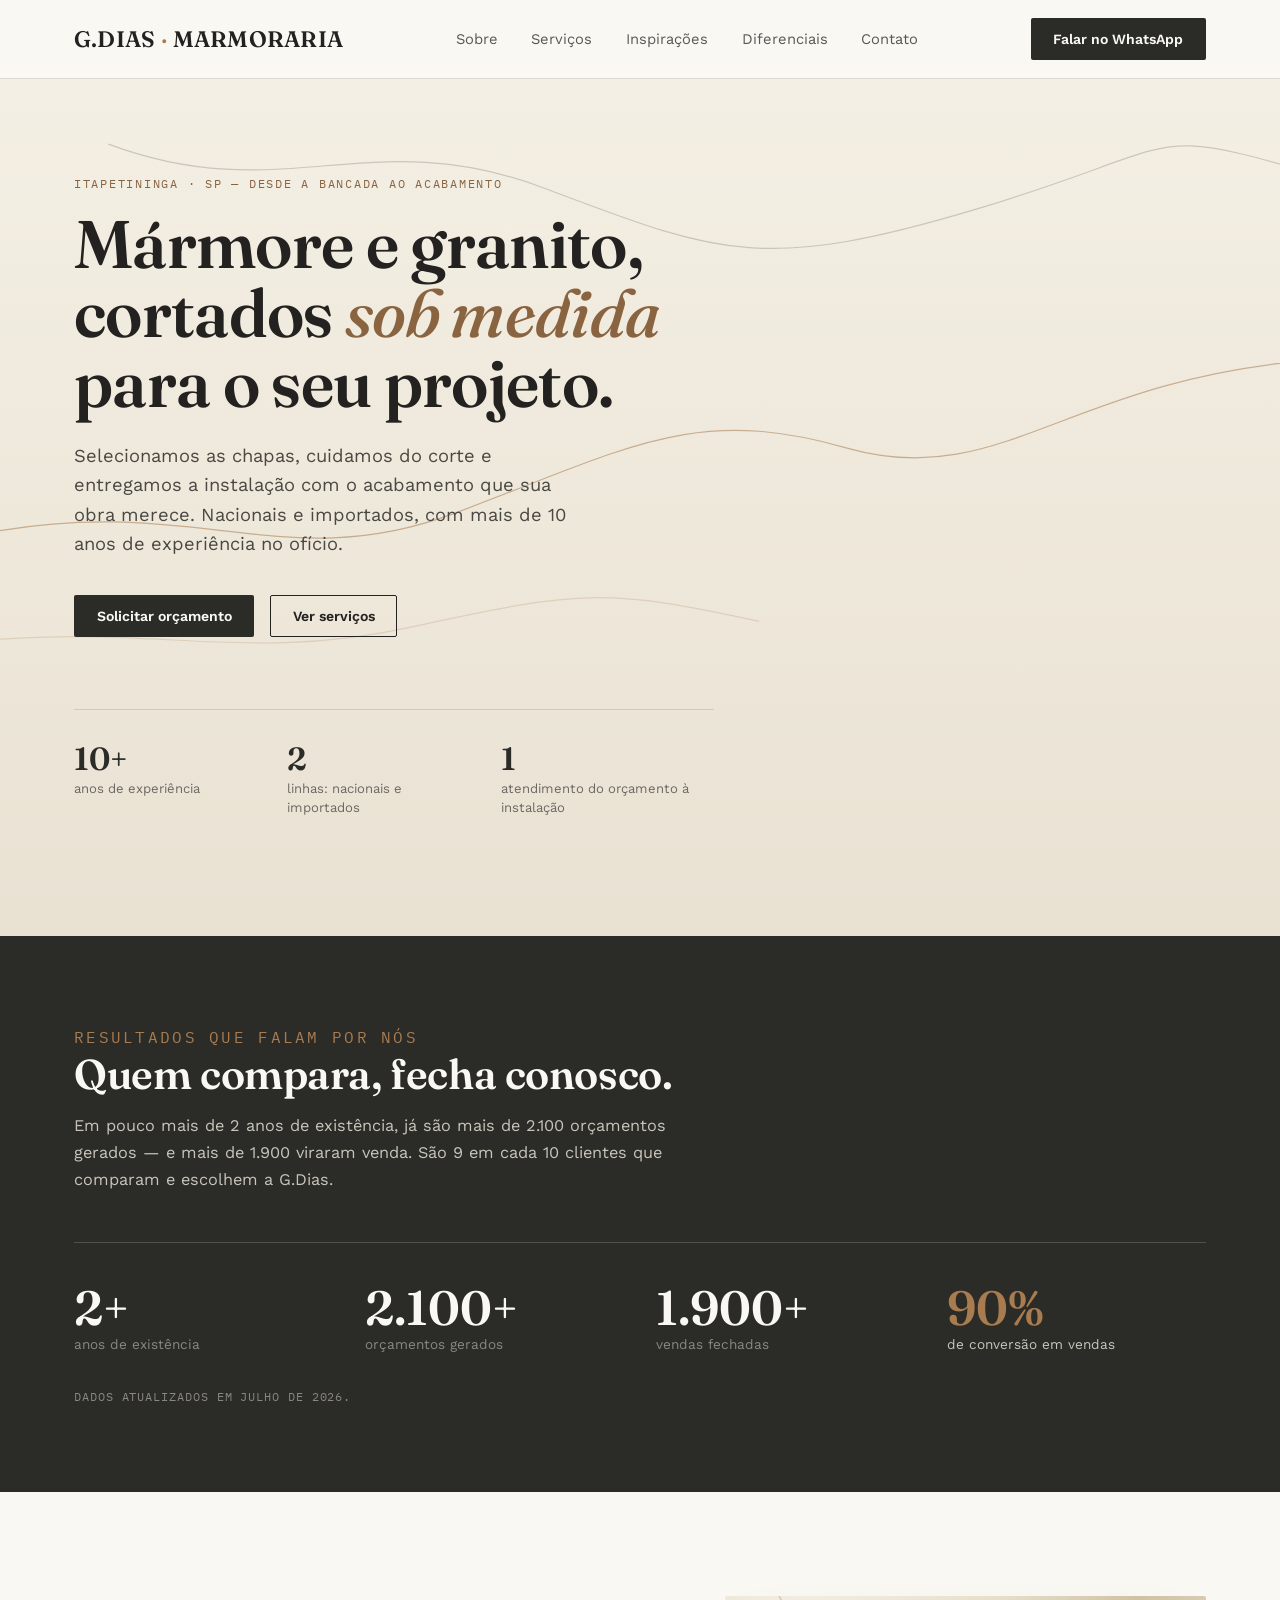
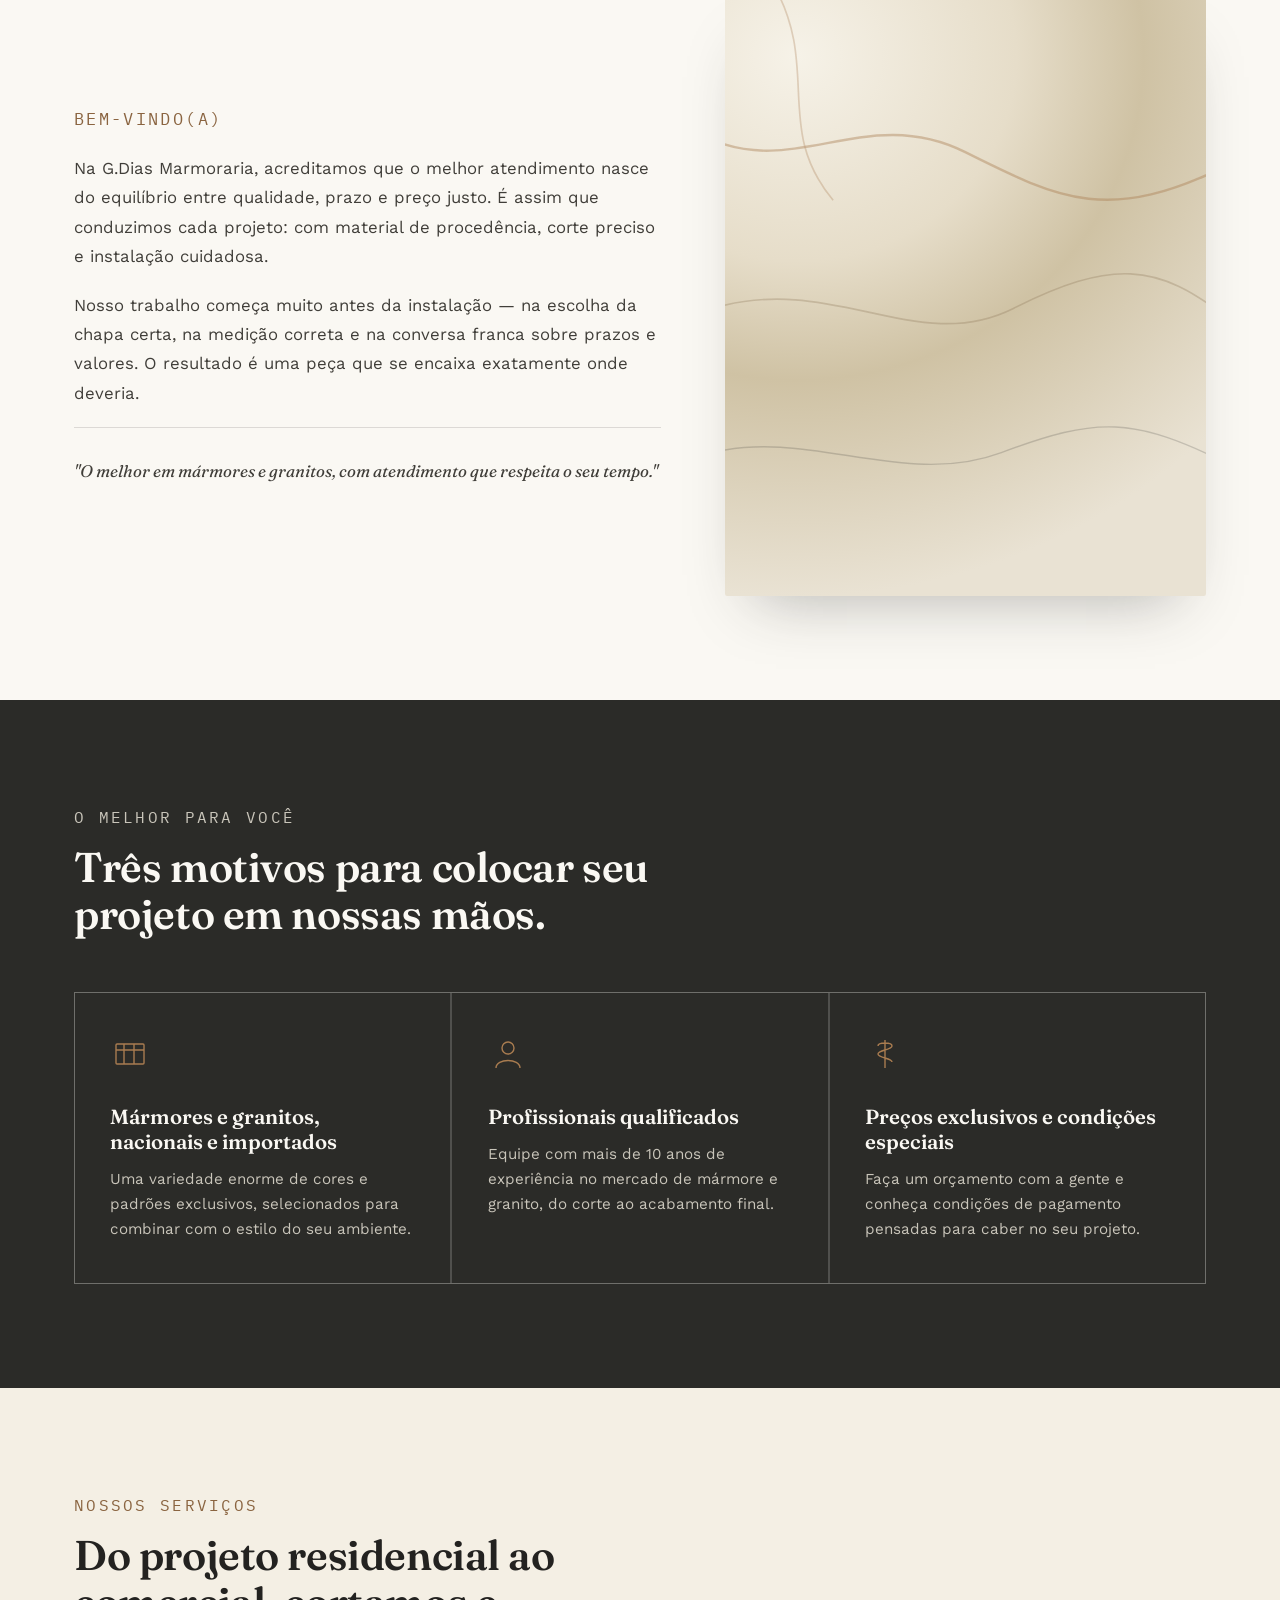
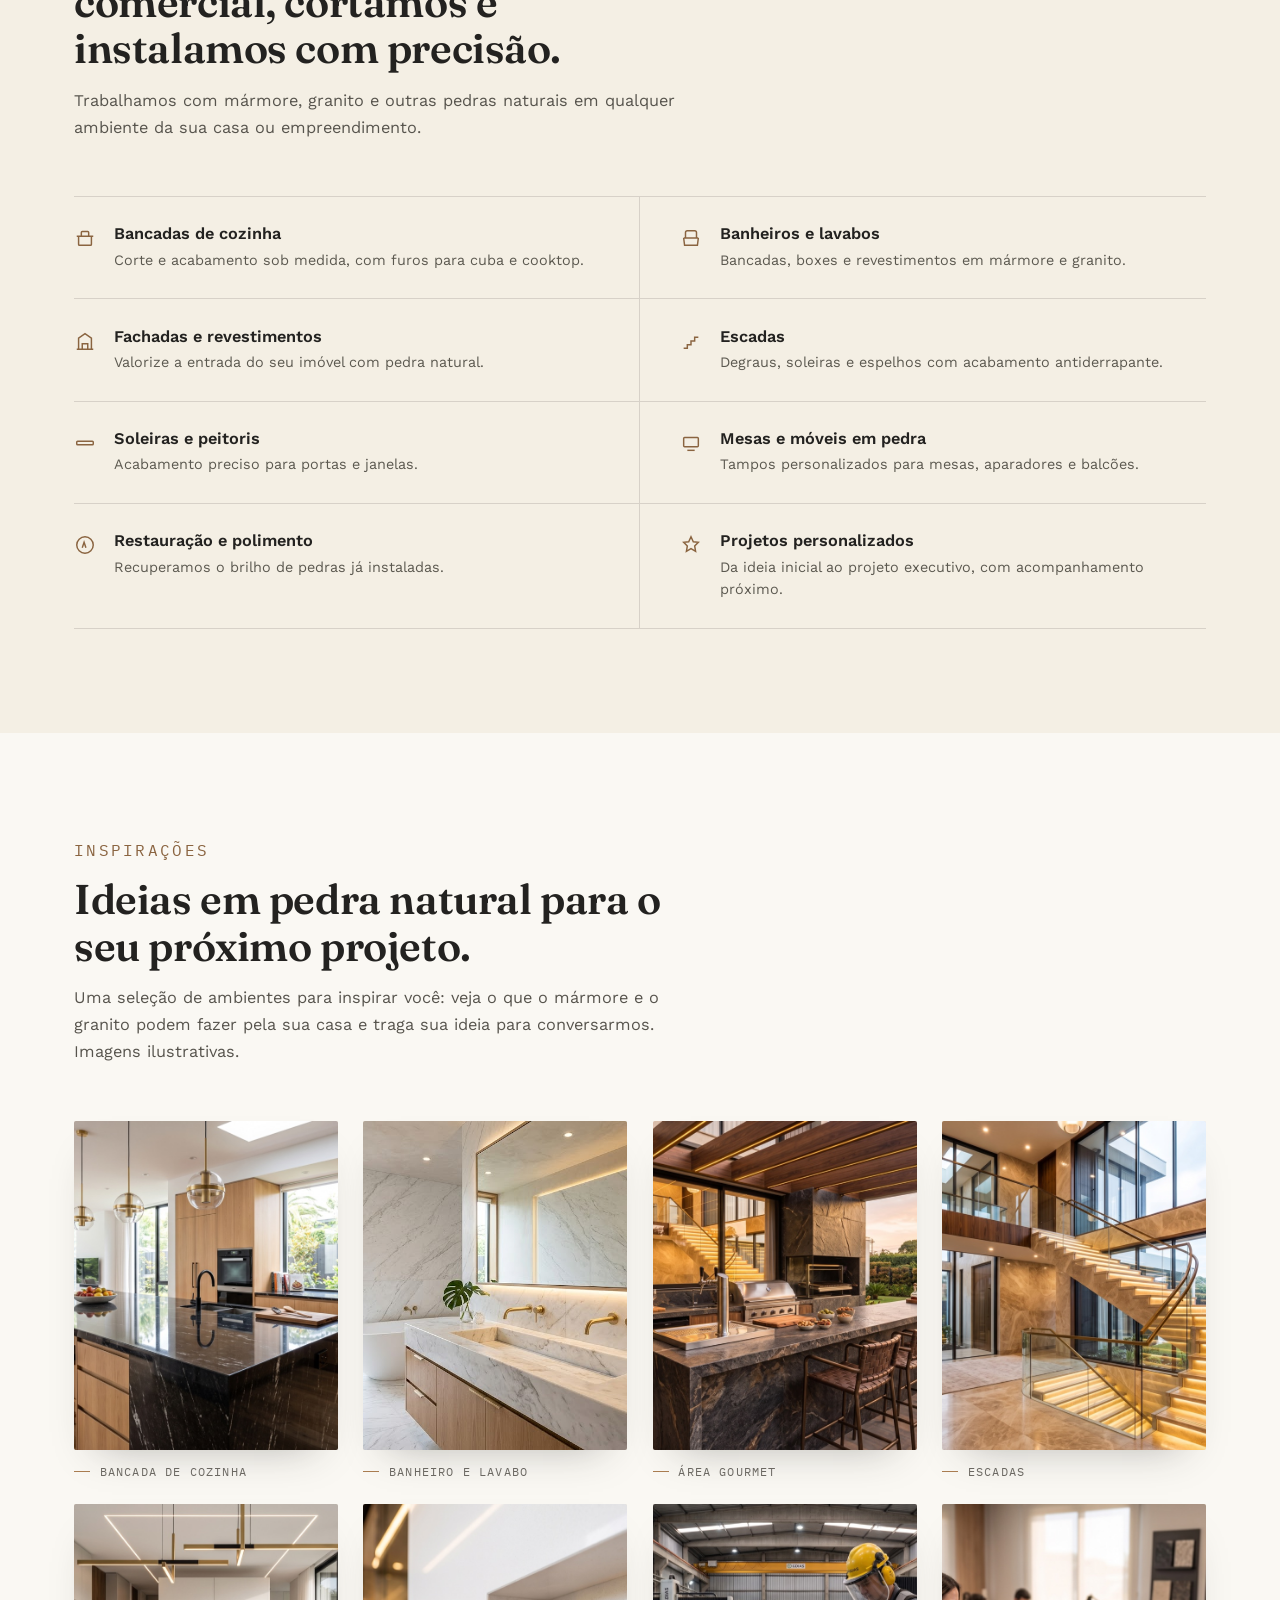
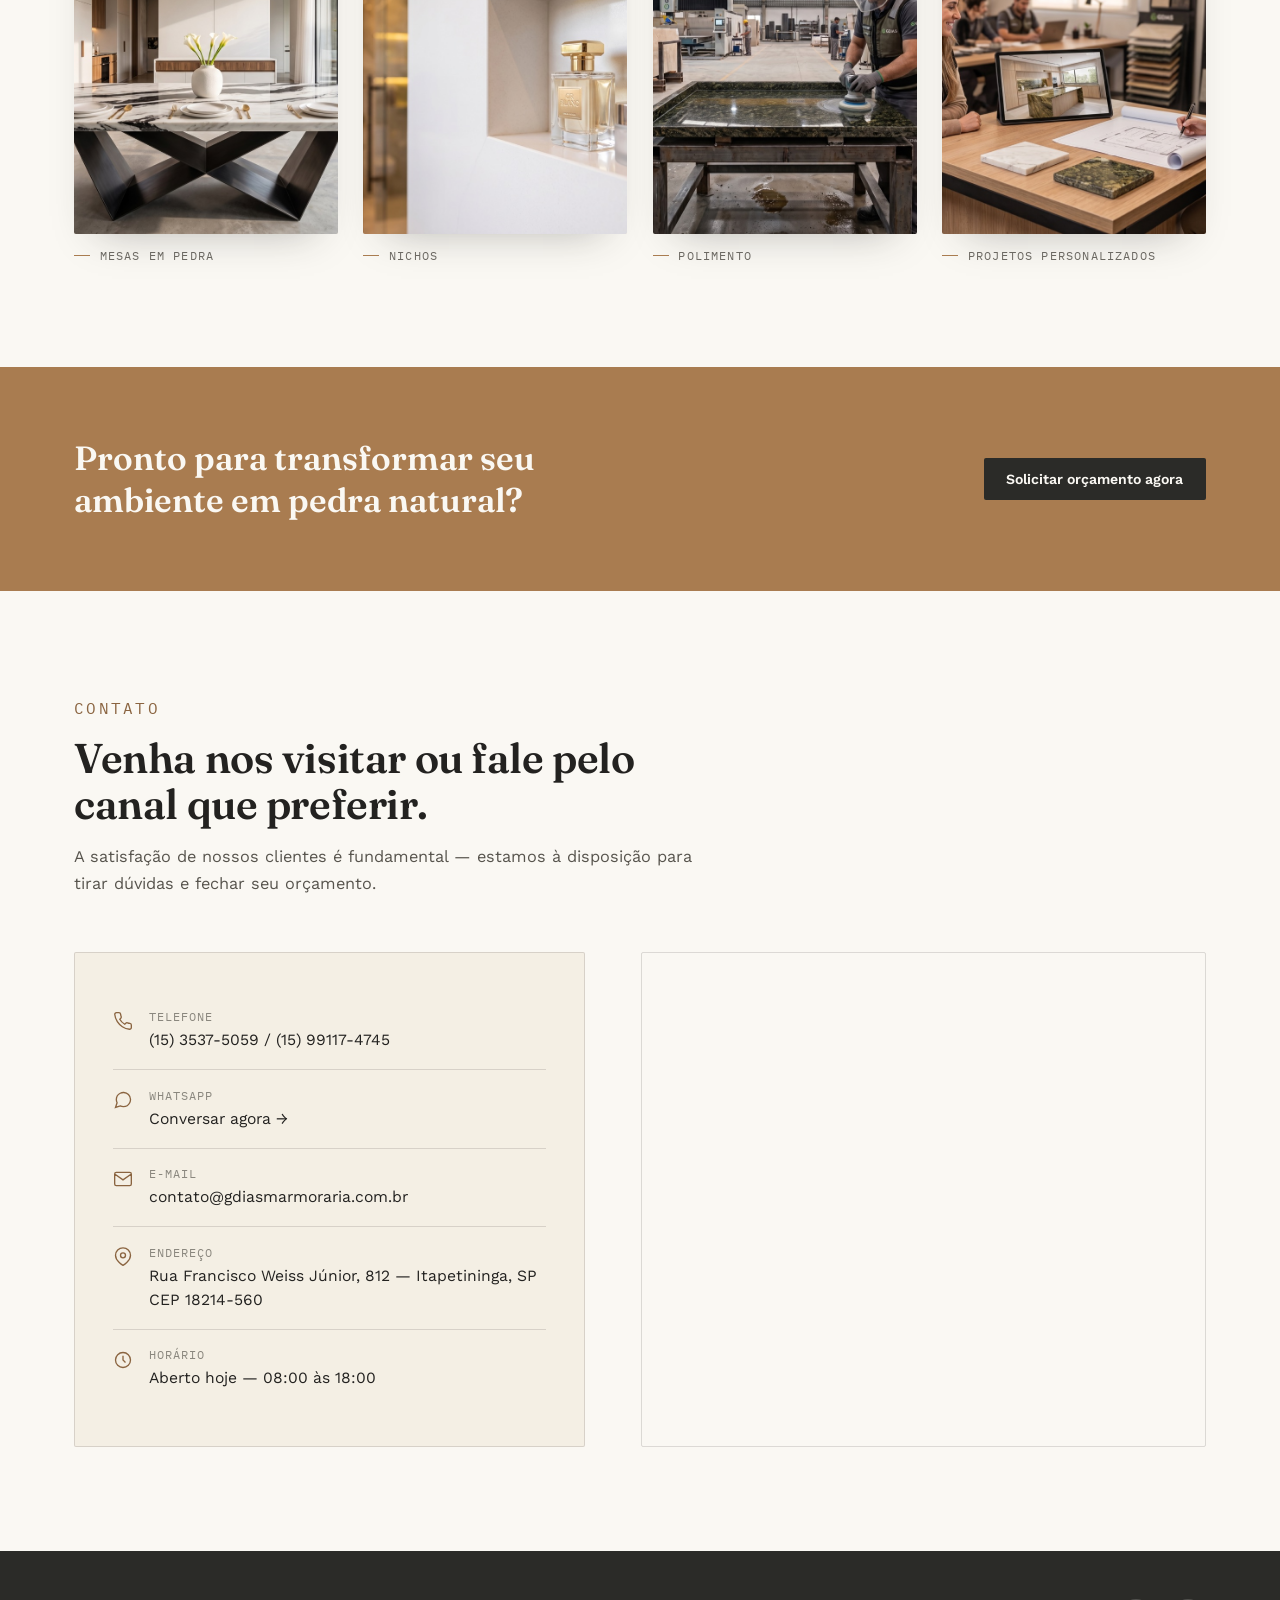
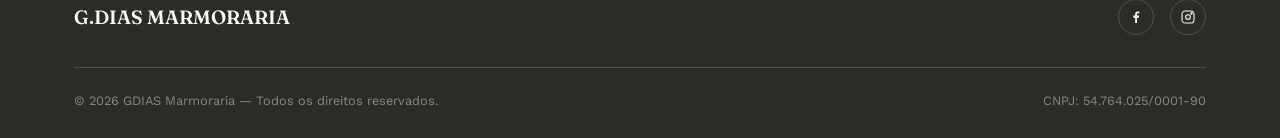
==== commit 5aa19d49: "Adiciona seção de resultados com números de orçamentos e conversão Nova faixa após o hero com 2+ ano" ====
--- a/index.html
+++ b/index.html
@@ -48,6 +48,23 @@
   </div>
 </section>
 
+<section class="results" id="resultados">
+  <div class="wrap">
+    <div class="results-head">
+      <p class="eyebrow">Resultados que falam por nós</p>
+      <h2>Quem compara, fecha conosco.</h2>
+      <p>Em pouco mais de 2 anos de existência, já são mais de 2.100 orçamentos gerados — e mais de 1.900 viraram venda. São 9 em cada 10 clientes que comparam e escolhem a G.Dias.</p>
+    </div>
+    <div class="results-grid">
+      <div class="result"><b>2+</b><span>anos de existência</span></div>
+      <div class="result"><b>2.100+</b><span>orçamentos gerados</span></div>
+      <div class="result"><b>1.900+</b><span>vendas fechadas</span></div>
+      <div class="result highlight"><b>90%</b><span>de conversão em vendas</span></div>
+    </div>
+    <p class="results-note">Dados atualizados em julho de 2026.</p>
+  </div>
+</section>
+
 <section class="about" id="sobre">
   <div class="wrap about-grid">
     <div class="about-copy">
--- a/css/styles.css
+++ b/css/styles.css
@@ -112,6 +112,30 @@
 }
 .section-head p{font-size:1.02rem;line-height:1.65;color:#57544d;margin:0;}
 
+/* ---------- Results band ---------- */
+.results{
+  background:var(--graphite);color:var(--carrara);padding:88px 0;
+}
+.results .eyebrow{color:var(--bronze);}
+.results-head{max-width:640px;margin-bottom:3rem;}
+.results-head h2{
+  font-family:var(--serif);font-weight:600;font-size:clamp(1.9rem,3.4vw,2.6rem);
+  margin:0 0 1rem;line-height:1.12;letter-spacing:-0.01em;
+}
+.results-head p{font-size:1.02rem;line-height:1.65;color:#c9c5ba;margin:0;}
+.results-grid{
+  display:grid;grid-template-columns:repeat(4,1fr);gap:2rem;
+  border-top:1px solid var(--line-light);padding-top:2.4rem;
+}
+.result b{display:block;font-family:var(--serif);font-size:clamp(2.2rem,4vw,3rem);font-weight:600;color:var(--carrara);line-height:1.1;}
+.result span{font-size:.85rem;color:#8a877e;}
+.result.highlight b{color:var(--bronze);}
+.result.highlight span{color:#c9c5ba;}
+.results-note{
+  font-family:var(--mono);font-size:.72rem;letter-spacing:.08em;text-transform:uppercase;
+  color:#8a877e;margin:2.2rem 0 0;
+}
+
 /* ---------- Welcome / About ---------- */
 .about{background:var(--carrara);}
 .about-grid{display:grid;grid-template-columns:1.1fr .9fr;gap:4rem;align-items:center;}
@@ -225,5 +249,6 @@
   .contact-grid{grid-template-columns:1fr;}
   .hero-stats{flex-wrap:wrap;}
   .stat{flex:1 1 45%;margin-bottom:1rem;}
+  .results-grid{grid-template-columns:repeat(2,1fr);}
   section{padding:70px 0;}
 }
